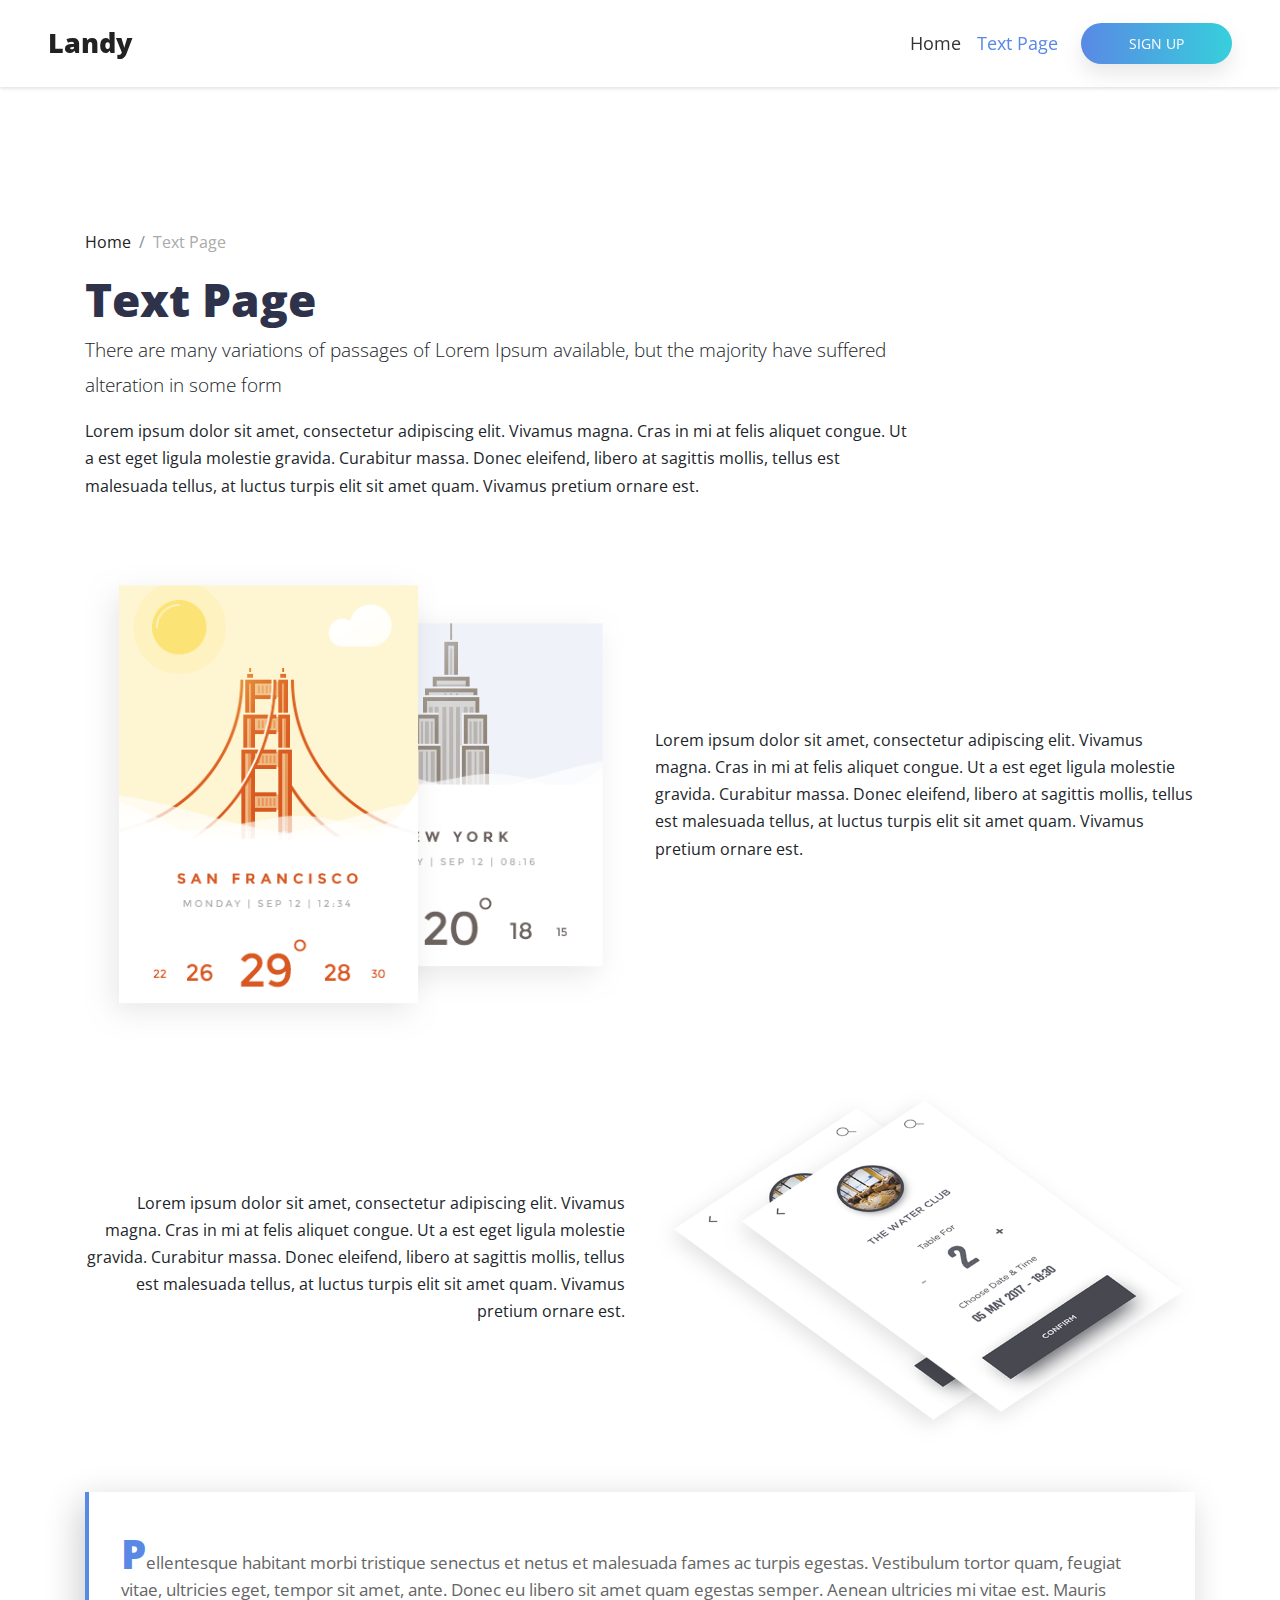
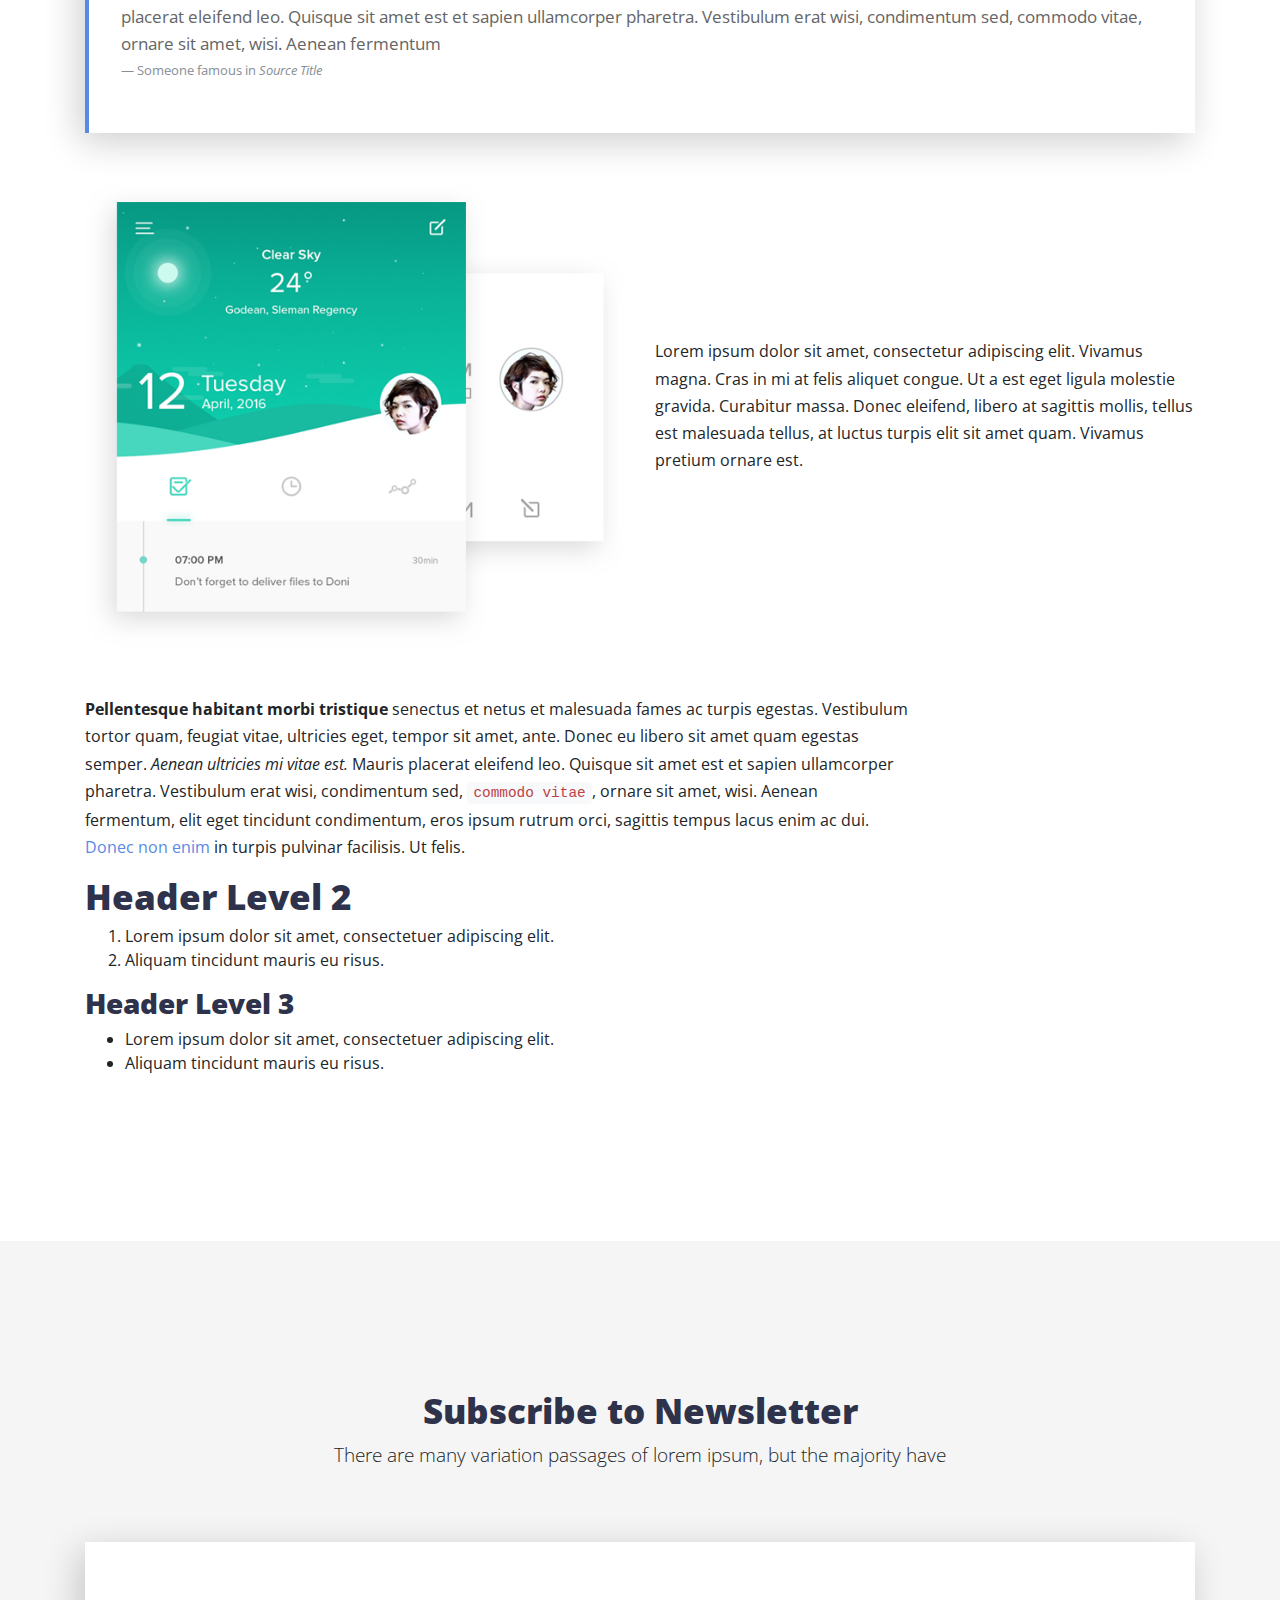
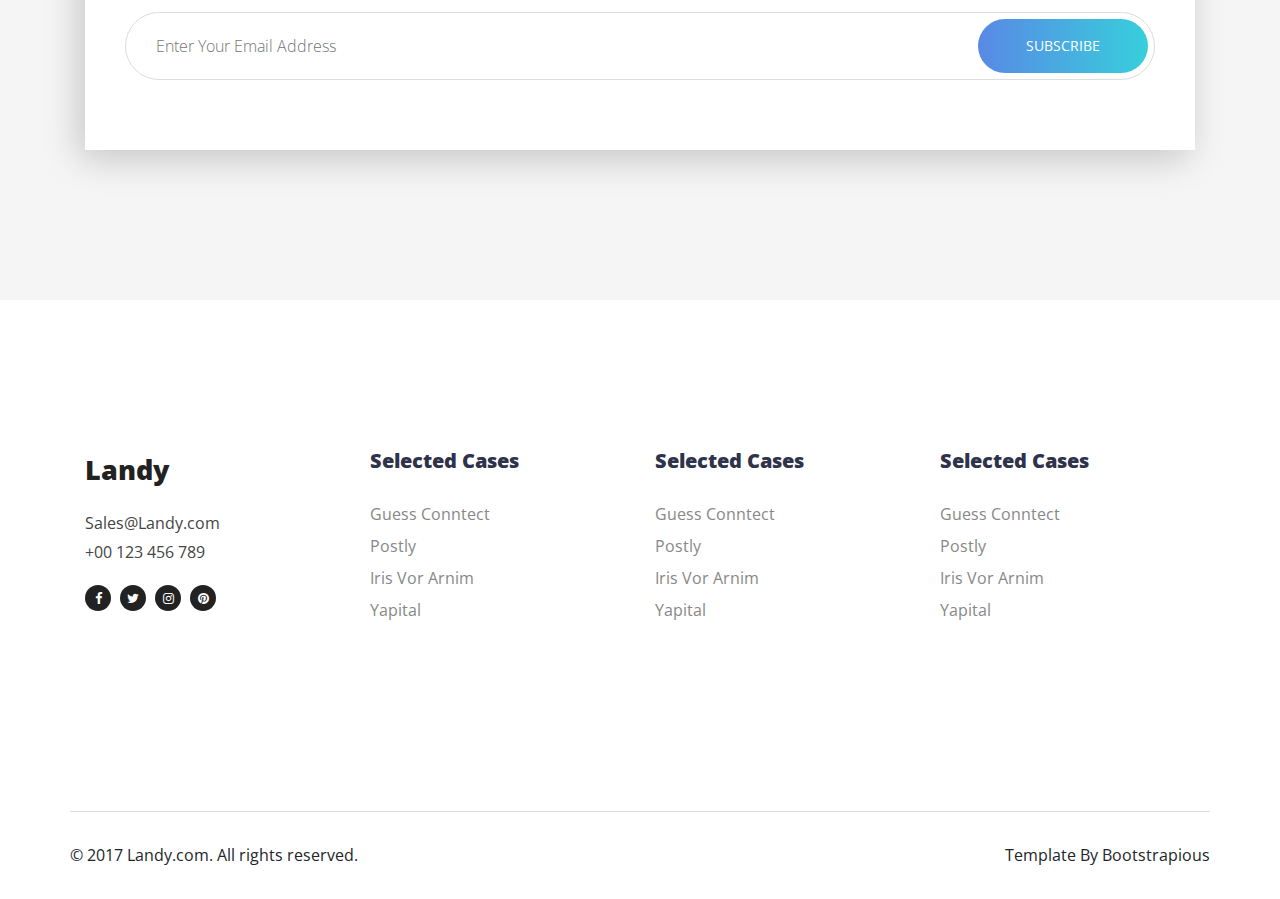
==== milsein.html @ 213d5ca0 "added file" ====
<!DOCTYPE html>
<html>

<head>
    <meta charset="utf-8">
    <meta http-equiv="X-UA-Compatible" content="IE=edge">
    <title>Milsein - Milsein</title>
    <meta name="description" content="">
    <meta name="viewport" content="width=device-width, initial-scale=1">
    <meta name="robots" content="all,follow">
    <!-- Bootstrap CSS-->
    <link rel="stylesheet" href="vendor/bootstrap/css/bootstrap.min.css">
    <!-- Font Awesome CSS-->
    <link rel="stylesheet" href="vendor/font-awesome/css/font-awesome.min.css">
    <!-- Custom Font Icons CSS-->
    <link rel="stylesheet" href="css/landy-iconfont.css">
    <!-- Google fonts - Open Sans-->
    <link rel="stylesheet" href="https://fonts.googleapis.com/css?family=Open+Sans:300,400,700,800">
    <!-- owl carousel-->
    <link rel="stylesheet" href="vendor/owl.carousel/assets/owl.carousel.css">
    <link rel="stylesheet" href="vendor/owl.carousel/assets/owl.theme.default.css">
    <!-- theme stylesheet-->
    <link rel="stylesheet" href="css/style.default.css" id="theme-stylesheet">
    <!-- Custom stylesheet - for your changes-->
    <link rel="stylesheet" href="css/custom.css">
    <!-- Favicon-->
    <link rel="shortcut icon" href="favicon.png">
    <!-- Tweaks for older IEs-->
    <!--[if lt IE 9]>
        <script src="https://oss.maxcdn.com/html5shiv/3.7.3/html5shiv.min.js"></script>
        <script src="https://oss.maxcdn.com/respond/1.4.2/respond.min.js"></script><![endif]-->
</head>

<body>
    <!-- navbar-->
    <header class="header">
        <nav class="navbar navbar-expand-lg fixed-top"><a href="index.html" class="navbar-brand">Landy</a>
            <button type="button" data-toggle="collapse" data-target="#navbarSupportedContent" aria-controls="navbarSupportedContent"
                aria-expanded="false" aria-label="Toggle navigation" class="navbar-toggler navbar-toggler-right"><span></span><span></span><span></span></button>
            <div id="navbarSupportedContent" class="collapse navbar-collapse">
                <ul class="navbar-nav ml-auto align-items-start align-items-lg-center">
                    <li class="nav-item"><a href="index.html" class="nav-link link-scroll">Home </a></li>
                    <li class="nav-item"><a href="text.html" class="nav-link active">Text Page</a></li>
                </ul>
                <div class="navbar-text">
                    <!-- Button trigger modal--><a href="#" data-toggle="modal" data-target="#exampleModal" class="btn btn-primary navbar-btn btn-shadow btn-gradient">Sign
                        Up</a>
                </div>
            </div>
        </nav>
    </header>
    <!-- Modal-->
    <div id="exampleModal" tabindex="-1" role="dialog" aria-labelledby="exampleModalLabel" aria-hidden="true" class="modal fade">
        <div role="document" class="modal-dialog">
            <div class="modal-content">
                <div class="modal-header">
                    <h5 id="exampleModalLabel" class="modal-title">Sign Up Modal</h5>
                    <button type="button" data-dismiss="modal" aria-label="Close" class="close"><span aria-hidden="true">×</span></button>
                </div>
                <div class="modal-body">
                    <form id="signupform" action="#">
                        <div class="form-group">
                            <label for="fullname">Full Name</label>
                            <input type="text" name="fullname" placeholder="Full Name" id="fullname">
                        </div>
                        <div class="form-group">
                            <label for="username">User Name</label>
                            <input type="text" name="username" placeholder="User Name" id="username">
                        </div>
                        <div class="form-group">
                            <label for="email">Email Address</label>
                            <input type="text" name="email" placeholder="Email Address" id="email">
                        </div>
                        <div class="form-group">
                            <button type="submit" class="submit btn btn-primary btn-shadow btn-gradient">Signup</button>
                        </div>
                    </form>
                </div>
            </div>
        </div>
    </div>
    <section>
        <div class="container">
            <div class="row block">
                <div class="col-lg-9">
                    <ul class="breadcrumb">
                        <li class="breadcrumb-item"><a href="./">Home</a></li>
                        <li class="breadcrumb-item">Text Page</li>
                    </ul>
                    <h1>Text Page</h1>
                    <p class="lead">There are many variations of passages of Lorem Ipsum available, but the majority
                        have suffered alteration in some form</p>
                    <p>Lorem ipsum dolor sit amet, consectetur adipiscing elit. Vivamus magna. Cras in mi at felis
                        aliquet congue. Ut a est eget ligula molestie gravida. Curabitur massa. Donec eleifend, libero
                        at sagittis mollis, tellus est malesuada tellus, at luctus turpis elit sit amet quam. Vivamus
                        pretium ornare est.</p>
                </div>
            </div>
            <div class="row d-flex align-items-center block">
                <div class="col-lg-6 image"><img src="img/feature-1.png" alt="..." class="img-fluid"></div>
                <div class="col-lg-6 text">
                    <p>Lorem ipsum dolor sit amet, consectetur adipiscing elit. Vivamus magna. Cras in mi at felis
                        aliquet congue. Ut a est eget ligula molestie gravida. Curabitur massa. Donec eleifend, libero
                        at sagittis mollis, tellus est malesuada tellus, at luctus turpis elit sit amet quam. Vivamus
                        pretium ornare est.</p>
                </div>
            </div>
            <div class="row d-flex align-items-center block">
                <div class="col-lg-6 text text-right order-2 order-lg-1">
                    <p>Lorem ipsum dolor sit amet, consectetur adipiscing elit. Vivamus magna. Cras in mi at felis
                        aliquet congue. Ut a est eget ligula molestie gravida. Curabitur massa. Donec eleifend, libero
                        at sagittis mollis, tellus est malesuada tellus, at luctus turpis elit sit amet quam. Vivamus
                        pretium ornare est.</p>
                </div>
                <div class="col-lg-6 image order-1 order-lg-2"><img src="img/feature-2.png" alt="..." class="img-fluid"></div>
            </div>
            <div class="block">
                <blockquote class="blockquote">
                    <p class="mb-0">Pellentesque habitant morbi tristique senectus et netus et malesuada fames ac
                        turpis egestas. Vestibulum tortor quam, feugiat vitae, ultricies eget, tempor sit amet, ante.
                        Donec eu libero sit amet quam egestas semper. Aenean ultricies mi vitae est. Mauris placerat
                        eleifend leo. Quisque sit amet est et sapien ullamcorper pharetra. Vestibulum erat wisi,
                        condimentum sed, commodo vitae, ornare sit amet, wisi. Aenean fermentum</p>
                    <footer class="blockquote-footer">Someone famous in
                        <cite title="Source Title">Source Title</cite>
                    </footer>
                </blockquote>
            </div>
            <div class="row d-flex align-items-center block">
                <div class="col-lg-6 image"><img src="img/feature-3.png" alt="..." class="img-fluid"></div>
                <div class="col-lg-6 text">
                    <p>Lorem ipsum dolor sit amet, consectetur adipiscing elit. Vivamus magna. Cras in mi at felis
                        aliquet congue. Ut a est eget ligula molestie gravida. Curabitur massa. Donec eleifend, libero
                        at sagittis mollis, tellus est malesuada tellus, at luctus turpis elit sit amet quam. Vivamus
                        pretium ornare est.</p>
                </div>
            </div>
            <div class="row block no-margin-bottom">
                <div class="col-lg-9">
                    <p><strong>Pellentesque habitant morbi tristique</strong> senectus et netus et malesuada fames ac
                        turpis egestas. Vestibulum tortor quam, feugiat vitae, ultricies eget, tempor sit amet, ante.
                        Donec eu libero sit amet quam egestas semper. <em>Aenean ultricies mi vitae est.</em> Mauris
                        placerat eleifend leo. Quisque sit amet est et sapien ullamcorper pharetra. Vestibulum erat
                        wisi, condimentum sed, <code>commodo vitae</code>, ornare sit amet, wisi. Aenean fermentum,
                        elit eget tincidunt condimentum, eros ipsum rutrum orci, sagittis tempus lacus enim ac dui. <a
                            href="#">Donec non enim</a> in turpis pulvinar facilisis. Ut felis.</p>
                    <h2>Header Level 2</h2>
                    <ol>
                        <li>Lorem ipsum dolor sit amet, consectetuer adipiscing elit.</li>
                        <li>Aliquam tincidunt mauris eu risus.</li>
                    </ol>
                    <h3>Header Level 3</h3>
                    <ul>
                        <li>Lorem ipsum dolor sit amet, consectetuer adipiscing elit.</li>
                        <li>Aliquam tincidunt mauris eu risus. </li>
                    </ul>
                </div>
            </div>
        </div>
    </section>
    <section class="newsletter bg-gray">
        <div class="container text-center">
            <h2>Subscribe to Newsletter</h2>
            <p class="lead">There are many variation passages of lorem ipsum, but the majority have</p>
            <div class="form-holder has-shadow">
                <form id="newsletterForm" action="#">
                    <div class="form-group">
                        <input type="email" name="email" id="email" placeholder="Enter Your Email Address">
                        <button type="submit" class="btn btn-primary btn-gradient submit">Subscribe</button>
                    </div>
                </form>
            </div>
        </div>
    </section>
    <footer class="main-footer">
        <div class="container">
            <div class="row">
                <div class="col-lg-3 col-md-6"><a href="#" class="brand">Landy</a>
                    <ul class="contact-info list-unstyled">
                        <li><a href="mailto:sales@landy.com">Sales@Landy.com</a></li>
                        <li><a href="tel:123456789">+00 123 456 789</a></li>
                    </ul>
                    <ul class="social-icons list-inline">
                        <li class="list-inline-item"><a href="#" target="_blank" title="Facebook"><i class="fa fa-facebook"></i></a></li>
                        <li class="list-inline-item"><a href="#" target="_blank" title="Twitter"><i class="fa fa-twitter"></i></a></li>
                        <li class="list-inline-item"><a href="#" target="_blank" title="Instagram"><i class="fa fa-instagram"></i></a></li>
                        <li class="list-inline-item"><a href="#" target="_blank" title="Pinterest"><i class="fa fa-pinterest"></i></a></li>
                    </ul>
                </div>
                <div class="col-lg-3 col-md-6">
                    <h5>Selected Cases</h5>
                    <ul class="links list-unstyled">
                        <li> <a href="#">Guess Conntect</a></li>
                        <li> <a href="#">Postly</a></li>
                        <li> <a href="#">Iris Vor Arnim</a></li>
                        <li> <a href="#">Yapital</a></li>
                    </ul>
                </div>
                <div class="col-lg-3 col-md-6">
                    <h5>Selected Cases</h5>
                    <ul class="links list-unstyled">
                        <li> <a href="#">Guess Conntect</a></li>
                        <li> <a href="#">Postly</a></li>
                        <li> <a href="#">Iris Vor Arnim</a></li>
                        <li> <a href="#">Yapital</a></li>
                    </ul>
                </div>
                <div class="col-lg-3 col-md-6">
                    <h5>Selected Cases</h5>
                    <ul class="links list-unstyled">
                        <li> <a href="#">Guess Conntect</a></li>
                        <li> <a href="#">Postly</a></li>
                        <li> <a href="#">Iris Vor Arnim</a></li>
                        <li> <a href="#">Yapital</a></li>
                    </ul>
                </div>
            </div>
        </div>
        <div class="copyrights">
            <div class="container">
                <div class="row">
                    <div class="col-md-7">
                        <p>&copy; 2017 Landy.com. All rights reserved. </p>
                    </div>
                    <div class="col-md-5 text-right">
                        <p>Template By <a href="https://bootstrapious.com/" class="external">Bootstrapious</a> </p>
                        <!-- Please do not remove the backlink to Bootstrapious unless you support us at http://bootstrapious.com/donate. It is part of the license conditions. Thanks for understanding :) -->
                    </div>
                </div>
            </div>
        </div>
    </footer>
    <!-- Javascript files-->
    <script src="https://code.jquery.com/jquery-3.2.1.min.js"></script>
    <script src="https://cdnjs.cloudflare.com/ajax/libs/popper.js/1.11.0/umd/popper.min.js"> </script>
    <script src="vendor/bootstrap/js/bootstrap.min.js"></script>
    <script src="vendor/jquery.cookie/jquery.cookie.js"> </script>
    <script src="vendor/owl.carousel/owl.carousel.min.js"></script>
    <script src="js/front.js"></script>
    <!-- Google Analytics: change UA-XXXXX-X to be your site's ID.-->
    <!---->
    <script>
        (function (b, o, i, l, e, r) {
        b.GoogleAnalyticsObject = l; b[l] || (b[l] =
            function () { (b[l].q = b[l].q || []).push(arguments) }); b[l].l = +new Date;
            e = o.createElement(i); r = o.getElementsByTagName(i)[0];
            e.src = '//www.google-analytics.com/analytics.js';
            r.parentNode.insertBefore(e, r)
        }(window, document, 'script', 'ga'));
        ga('create', 'UA-XXXXX-X'); ga('send', 'pageview');
    </script>
</body>

</html>
---- css/landy-iconfont.css ----
@charset "UTF-8";

@font-face {
  font-family: "landy";
  src:url("../fonts/landy.eot");
  src:url("../fonts/landy.eot?#iefix") format("embedded-opentype"),
    url("../fonts/landy.woff") format("woff"),
    url("../fonts/landy.ttf") format("truetype"),
    url("../fonts/landy.svg#landy") format("svg");
  font-weight: normal;
  font-style: normal;

}

[data-icon]:before {
  font-family: "landy" !important;
  content: attr(data-icon);
  font-style: normal !important;
  font-weight: normal !important;
  font-variant: normal !important;
  text-transform: none !important;
  speak: none;
  line-height: 1;
  -webkit-font-smoothing: antialiased;
  -moz-osx-font-smoothing: grayscale;
}

[class^="icon-"]:before,
[class*=" icon-"]:before {
  font-family: "landy" !important;
  font-style: normal !important;
  font-weight: normal !important;
  font-variant: normal !important;
  text-transform: none !important;
  speak: none;
  line-height: 1;
  -webkit-font-smoothing: antialiased;
  -moz-osx-font-smoothing: grayscale;
}

.icon-abc:before {
  content: "\61";
}
.icon-add-user:before {
  content: "\62";
}
.icon-admin:before {
  content: "\63";
}
.icon-alarm:before {
  content: "\64";
}
.icon-analytics:before {
  content: "\65";
}
.icon-analytics-1:before {
  content: "\66";
}
.icon-arrow:before {
  content: "\67";
}
.icon-backup:before {
  content: "\68";
}
.icon-bank:before {
  content: "\69";
}
.icon-bar-chart:before {
  content: "\6a";
}
.icon-bar-chart-1:before {
  content: "\6b";
}
.icon-bar-chart-2:before {
  content: "\6c";
}
.icon-bar-chart-3:before {
  content: "\6d";
}
.icon-bar-chart-4:before {
  content: "\6e";
}
.icon-bar-chart-5:before {
  content: "\6f";
}
.icon-book:before {
  content: "\70";
}
.icon-boss:before {
  content: "\71";
}
.icon-box:before {
  content: "\72";
}
.icon-boy:before {
  content: "\73";
}
.icon-briefcase:before {
  content: "\74";
}
.icon-browser:before {
  content: "\75";
}
.icon-browser-1:before {
  content: "\76";
}
.icon-browser-2:before {
  content: "\77";
}
.icon-browser-3:before {
  content: "\78";
}
.icon-bug:before {
  content: "\79";
}
.icon-bug-1:before {
  content: "\7a";
}
.icon-building:before {
  content: "\41";
}
.icon-bullhorn:before {
  content: "\42";
}
.icon-businessman:before {
  content: "\43";
}
.icon-businessman-1:before {
  content: "\44";
}
.icon-captain:before {
  content: "\45";
}
.icon-career:before {
  content: "\46";
}
.icon-cash-point:before {
  content: "\47";
}
.icon-chart:before {
  content: "\48";
}
.icon-chat:before {
  content: "\49";
}
.icon-chat-1:before {
  content: "\4a";
}
.icon-clipboard:before {
  content: "\4b";
}
.icon-cloud:before {
  content: "\4c";
}
.icon-cloud-computing:before {
  content: "\4d";
}
.icon-cloud-computing-1:before {
  content: "\4e";
}
.icon-cloud-computing-2:before {
  content: "\4f";
}
.icon-cloud-computing-3:before {
  content: "\50";
}
.icon-cloud-computing-4:before {
  content: "\51";
}
.icon-cloud-computing-5:before {
  content: "\52";
}
.icon-cloud-computing-6:before {
  content: "\53";
}
.icon-coin:before {
  content: "\54";
}
.icon-computer:before {
  content: "\55";
}
.icon-computer-1:before {
  content: "\56";
}
.icon-cooperation:before {
  content: "\57";
}
.icon-cpu:before {
  content: "\58";
}
.icon-credit:before {
  content: "\59";
}
.icon-crown:before {
  content: "\5a";
}
.icon-curriculum:before {
  content: "\30";
}
.icon-customer-service:before {
  content: "\31";
}
.icon-data:before {
  content: "\32";
}
.icon-database:before {
  content: "\33";
}
.icon-decrease:before {
  content: "\34";
}
.icon-desk:before {
  content: "\35";
}
.icon-desk-chair:before {
  content: "\36";
}
.icon-diagram:before {
  content: "\37";
}
.icon-diagram-1:before {
  content: "\38";
}
.icon-diagram-2:before {
  content: "\39";
}
.icon-dialog:before {
  content: "\21";
}
.icon-dialog-1:before {
  content: "\22";
}
.icon-diploma:before {
  content: "\23";
}
.icon-dollar:before {
  content: "\24";
}
.icon-dollar-1:before {
  content: "\25";
}
.icon-dollar-2:before {
  content: "\26";
}
.icon-dossier:before {
  content: "\27";
}
.icon-dossier-1:before {
  content: "\28";
}
.icon-email:before {
  content: "\29";
}
.icon-employee:before {
  content: "\2a";
}
.icon-employee-1:before {
  content: "\2b";
}
.icon-employee-2:before {
  content: "\2c";
}
.icon-employee-3:before {
  content: "\2d";
}
.icon-employee-4:before {
  content: "\2e";
}
.icon-employee-5:before {
  content: "\2f";
}
.icon-employee-6:before {
  content: "\3a";
}
.icon-employee-7:before {
  content: "\3b";
}
.icon-employees:before {
  content: "\3c";
}
.icon-employees-1:before {
  content: "\3d";
}
.icon-employees-2:before {
  content: "\3e";
}
.icon-error-404:before {
  content: "\3f";
}
.icon-eye:before {
  content: "\40";
}
.icon-firewall:before {
  content: "\5b";
}
.icon-flag:before {
  content: "\5d";
}
.icon-flags:before {
  content: "\5e";
}
.icon-folder:before {
  content: "\5f";
}
.icon-folder-1:before {
  content: "\60";
}
.icon-folder-2:before {
  content: "\7b";
}
.icon-folders:before {
  content: "\7c";
}
.icon-gauge:before {
  content: "\7d";
}
.icon-gears:before {
  content: "\7e";
}
.icon-goal:before {
  content: "\5c";
}
.icon-group:before {
  content: "\e000";
}
.icon-growth:before {
  content: "\e001";
}
.icon-growth-1:before {
  content: "\e002";
}
.icon-hierarchical-structure:before {
  content: "\e003";
}
.icon-hierarchical-structure-1:before {
  content: "\e004";
}
.icon-house:before {
  content: "\e005";
}
.icon-human-resources:before {
  content: "\e006";
}
.icon-human-resources-1:before {
  content: "\e007";
}
.icon-id-card:before {
  content: "\e008";
}
.icon-idea:before {
  content: "\e009";
}
.icon-idea-2:before {
  content: "\e00a";
}
.icon-improve:before {
  content: "\e00b";
}
.icon-increase:before {
  content: "\e00c";
}
.icon-index:before {
  content: "\e00d";
}
.icon-infographic:before {
  content: "\e00e";
}
.icon-infographic-1:before {
  content: "\e00f";
}
.icon-internet:before {
  content: "\e010";
}
.icon-investment:before {
  content: "\e011";
}
.icon-investment-1:before {
  content: "\e012";
}
.icon-investment-2:before {
  content: "\e013";
}
.icon-investment-3:before {
  content: "\e014";
}
.icon-job:before {
  content: "\e015";
}
.icon-job-search:before {
  content: "\e016";
}
.icon-keyword:before {
  content: "\e017";
}
.icon-laptop:before {
  content: "\e018";
}
.icon-leader:before {
  content: "\e019";
}
.icon-leader-1:before {
  content: "\e01a";
}
.icon-leader-2:before {
  content: "\e01b";
}
.icon-leader-3:before {
  content: "\e01c";
}
.icon-leader-4:before {
  content: "\e01d";
}
.icon-leader-5:before {
  content: "\e01e";
}
.icon-leader-6:before {
  content: "\e01f";
}
.icon-like:before {
  content: "\e020";
}
.icon-line-graph:before {
  content: "\e021";
}
.icon-link:before {
  content: "\e022";
}
.icon-list:before {
  content: "\e023";
}
.icon-loupe:before {
  content: "\e024";
}
.icon-loupe-1:before {
  content: "\e025";
}
.icon-magnet:before {
  content: "\e026";
}
.icon-mail:before {
  content: "\e027";
}
.icon-man:before {
  content: "\e028";
}
.icon-man-1:before {
  content: "\e029";
}
.icon-man-2:before {
  content: "\e02a";
}
.icon-management:before {
  content: "\e02b";
}
.icon-management-1:before {
  content: "\e02c";
}
.icon-map:before {
  content: "\e02d";
}
.icon-matrix:before {
  content: "\e02e";
}
.icon-medal:before {
  content: "\e02f";
}
.icon-message:before {
  content: "\e030";
}
.icon-monitor:before {
  content: "\e031";
}
.icon-monitor-1:before {
  content: "\e032";
}
.icon-monitoring:before {
  content: "\e033";
}
.icon-network:before {
  content: "\e034";
}
.icon-networking:before {
  content: "\e035";
}
.icon-notification:before {
  content: "\e036";
}
.icon-padlock:before {
  content: "\e037";
}
.icon-pendrive:before {
  content: "\e038";
}
.icon-percentage:before {
  content: "\e039";
}
.icon-person:before {
  content: "\e03a";
}
.icon-petals:before {
  content: "\e03b";
}
.icon-pie-chart:before {
  content: "\e03c";
}
.icon-pie-chart-1:before {
  content: "\e03d";
}
.icon-pie-chart-2:before {
  content: "\e03e";
}
.icon-piggybank:before {
  content: "\e03f";
}
.icon-piggybank-1:before {
  content: "\e040";
}
.icon-placeholder:before {
  content: "\e041";
}
.icon-plant:before {
  content: "\e042";
}
.icon-plant-1:before {
  content: "\e043";
}
.icon-pointer:before {
  content: "\e044";
}
.icon-premium:before {
  content: "\e045";
}
.icon-presentation:before {
  content: "\e046";
}
.icon-presentation-1:before {
  content: "\e047";
}
.icon-presentation-2:before {
  content: "\e048";
}
.icon-presentation-3:before {
  content: "\e049";
}
.icon-profits:before {
  content: "\e04a";
}
.icon-promotion:before {
  content: "\e04b";
}
.icon-puzzle:before {
  content: "\e04c";
}
.icon-pyramid-chart:before {
  content: "\e04d";
}
.icon-quality:before {
  content: "\e04e";
}
.icon-question:before {
  content: "\e04f";
}
.icon-radial:before {
  content: "\e050";
}
.icon-rating:before {
  content: "\e051";
}
.icon-ratio:before {
  content: "\e052";
}
.icon-relations:before {
  content: "\e053";
}
.icon-responsive:before {
  content: "\e054";
}
.icon-reunion:before {
  content: "\e055";
}
.icon-reunion-1:before {
  content: "\e056";
}
.icon-review:before {
  content: "\e057";
}
.icon-saving:before {
  content: "\e058";
}
.icon-saving-1:before {
  content: "\e059";
}
.icon-scales:before {
  content: "\e05a";
}
.icon-schedule:before {
  content: "\e05b";
}
.icon-search:before {
  content: "\e05c";
}
.icon-server:before {
  content: "\e05d";
}
.icon-server-1:before {
  content: "\e05e";
}
.icon-server-2:before {
  content: "\e05f";
}
.icon-server-3:before {
  content: "\e060";
}
.icon-server-4:before {
  content: "\e061";
}
.icon-settings:before {
  content: "\e062";
}
.icon-share:before {
  content: "\e063";
}
.icon-shield:before {
  content: "\e064";
}
.icon-shopping-cart:before {
  content: "\e065";
}
.icon-smartphone:before {
  content: "\e066";
}
.icon-speech:before {
  content: "\e067";
}
.icon-speech-bubble:before {
  content: "\e068";
}
.icon-speedometer:before {
  content: "\e069";
}
.icon-star:before {
  content: "\e06a";
}
.icon-startup:before {
  content: "\e06b";
}
.icon-stopwatch:before {
  content: "\e06c";
}
.icon-support:before {
  content: "\e06d";
}
.icon-tag:before {
  content: "\e06e";
}
.icon-target:before {
  content: "\e06f";
}
.icon-target-1:before {
  content: "\e070";
}
.icon-tasks:before {
  content: "\e071";
}
.icon-tasks-1:before {
  content: "\e072";
}
.icon-team:before {
  content: "\e073";
}
.icon-team-1:before {
  content: "\e074";
}
.icon-teamwork:before {
  content: "\e075";
}
.icon-teamwork-1:before {
  content: "\e076";
}
.icon-teamwork-2:before {
  content: "\e077";
}
.icon-teamwork-3:before {
  content: "\e078";
}
.icon-telemarketer:before {
  content: "\e079";
}
.icon-telemarketer-1:before {
  content: "\e07a";
}
.icon-timeline:before {
  content: "\e07b";
}
.icon-timeline-1:before {
  content: "\e07c";
}
.icon-traffic:before {
  content: "\e07d";
}
.icon-trophy:before {
  content: "\e07e";
}
.icon-upload-file:before {
  content: "\e07f";
}
.icon-video-call:before {
  content: "\e080";
}
.icon-video-call-1:before {
  content: "\e081";
}
.icon-video-call-2:before {
  content: "\e082";
}
.icon-video-call-3:before {
  content: "\e083";
}
.icon-vision:before {
  content: "\e084";
}
.icon-visualization:before {
  content: "\e085";
}
.icon-woman:before {
  content: "\e086";
}
.icon-woman-1:before {
  content: "\e087";
}
.icon-woman-2:before {
  content: "\e088";
}
.icon-woman-3:before {
  content: "\e089";
}
.icon-woman-4:before {
  content: "\e08a";
}
.icon-woman-5:before {
  content: "\e08b";
}
.icon-worldwide:before {
  content: "\e08c";
}
.icon-worldwide-1:before {
  content: "\e08d";
}
.icon-yen:before {
  content: "\e08e";
}
---- css/style.default.css ----
/* 
========================================= 
========================================= 

Bootstrapious Landy Template

https://bootstrapious.com

========================================= 
========================================= */
/*
* ==========================================================
*     GENERAL
* ==========================================================
*/
body {
  padding-top: 80px;
  position: relative;
  overflow-x: hidden;
}

section {
  padding: 150px 0;
  overflow: hidden;
}

a {
  -webkit-transition: all 0.3s;
  transition: all 0.3s;
  display: inline-block;
}

p {
  line-height: 1.7rem;
}

button {
  cursor: pointer;
}

i,
span,
strong {
  display: inline-block;
}

.bg-gray, section.browser .nav-tabs a.active {
  background: #f5f5f5;
}

.no-padding {
  padding: 0 !important;
}

.no-padding-top {
  padding-top: 0 !important;
}

.no-padding-bottom {
  padding-bottom: 0 !important;
}

.no-margin {
  margin: 0 !important;
}

.no-margin-top {
  margin-top: 0 !important;
}

.no-margin-bottom {
  margin-bottom: 0 !important;
}

.hero-text {
  font-size: 1.1rem;
  font-weight: 400;
  color: #777;
  line-height: 1.5rem;
}

.btn {
  font-size: 0.9em !important;
}

.btn-primary:focus {
  color: #fff;
}

.btn-shadow {
  -webkit-box-shadow: 0 10px 20px rgba(109, 109, 109, 0.16) !important;
  box-shadow: 0 10px 20px rgba(109, 109, 109, 0.16) !important;
}

.btn-gradient, section.browser .nav-tabs span.number {
  background-color: #5989e5;
  background-image: -webkit-gradient(linear, left top, right top, from(#5989e5), to(#37cfdc));
  background-image: linear-gradient(to right, #5989e5, #37cfdc);
  border: none !important;
  text-transform: uppercase;
  color: #fff;
  overflow: hidden;
  position: relative;
  z-index: 1;
  -webkit-transition: all 0.3s !important;
  transition: all 0.3s !important;
}

.btn.btn-gradient:hover, section.browser .nav-tabs span.btn.number:hover {
  opacity: 0.85;
}

.has-shadow {
  -webkit-box-shadow: -5.665px 9.429px 35px 0px rgba(0, 0, 0, 0.2);
  box-shadow: -5.665px 9.429px 35px 0px rgba(0, 0, 0, 0.2);
}

.owl-theme .owl-nav {
  margin-top: 0;
}

.owl-theme .owl-nav [class*='owl-'] {
  background: none;
  color: #222;
  font-size: 2rem;
  margin: 0 20px;
}

.owl-theme .owl-nav [class*='owl-'].disabled {
  color: #aaa;
}

.owl-theme .owl-nav [class*='owl-']:hover {
  background: none;
  color: #333;
}

section header {
  margin-bottom: 70px;
}

.scrollUp {
  -webkit-transform: translateY(-105%);
  transform: translateY(-105%);
}

.breadcrumb {
  background: none;
  padding: 0;
  margin-bottom: 20px;
}

.breadcrumb a {
  color: #222;
  text-decoration: none !important;
}

.breadcrumb li {
  color: #aaa;
}

.block {
  margin-bottom: 50px;
}

/* Browser mockup code
 * Contribute: https://gist.github.com/jarthod/8719db9fef8deb937f4f
 * Live example: https://updown.io
 */
.browser-mockup {
  border-top: 50px solid #f7f7f7;
  position: relative;
  border-radius: 3px 3px 0 0;
  -webkit-box-shadow: -5.665px 9.429px 35px 0px rgba(0, 0, 0, 0.2);
  box-shadow: -5.665px 9.429px 35px 0px rgba(0, 0, 0, 0.2);
}

.browser-mockup:before {
  display: block;
  position: absolute;
  content: '';
  top: -29px;
  left: 30px;
  width: 8px;
  height: 8px;
  border-radius: 50%;
  background-color: #f44;
  -webkit-box-shadow: 0 0 0 2px #f44, 1.5em 0 0 2px #9b3, 3em 0 0 2px #fb5;
  box-shadow: 0 0 0 2px #f44, 1.5em 0 0 2px #9b3, 3em 0 0 2px #fb5;
}

.browser-mockup.with-tab:after {
  display: block;
  position: absolute;
  content: '';
  top: -50px;
  left: 115px;
  width: 20%;
  height: 0rem;
  border-bottom: 50px solid white;
  border-left: 1.5em solid transparent;
  border-right: 1.5em solid transparent;
}

.browser-mockup.with-url:after {
  display: block;
  position: absolute;
  content: '';
  top: -1.6rem;
  left: 5.5rem;
  width: calc(100% - 6em);
  height: 1.2rem;
  border-radius: 2px;
  background-color: white;
}

.browser-mockup > * {
  display: block;
}

.blockquote {
  line-height: 1.7rem;
  color: #656565;
  padding: 40px;
  background: #fff;
  -webkit-box-shadow: -5.665px 9.429px 35px 0px rgba(0, 0, 0, 0.2);
  box-shadow: -5.665px 9.429px 35px 0px rgba(0, 0, 0, 0.2);
}

.blockquote p::first-letter {
  font-size: 2.5rem;
  color: #5989e5;
  font-weight: 800;
}

.modal {
  background: rgba(0, 0, 0, 0.8);
}

.modal button.close {
  width: 40px;
  height: 40px;
  line-height: 40px;
  color: #fff;
  text-align: center;
  background-color: #5989e5;
  background-image: -webkit-gradient(linear, left top, right top, from(#5989e5), to(#37cfdc));
  background-image: linear-gradient(to right, #5989e5, #37cfdc);
  position: absolute;
  top: 0;
  right: 0;
  opacity: 1;
}

.modal-content {
  border-radius: 0;
}

.modal-header,
.modal-body {
  padding: 20px 30px;
  border: none;
}

#signupform .form-group {
  margin-bottom: 20px;
}

#signupform label {
  display: block;
  padding-left: 10px;
  color: #656565;
  font-family: "Open Sans", sans-serif;
}

#signupform input {
  width: 100%;
  display: block;
  padding: 10px 20px;
  border-radius: 50px;
  border: 1px solid #eee;
  outline: none;
}

#signupform input:focus {
  border-color: #5989e5;
}

#signupform input::-moz-placeholder {
  font-family: "Open Sans", sans-serif;
  font-weight: 300;
  color: #aaa;
  font-style: italic;
  font-size: 0.9em;
}

#signupform input::-webkit-input-placeholder {
  font-family: "Open Sans", sans-serif;
  font-weight: 300;
  color: #aaa;
  font-style: italic;
  font-size: 0.9em;
}

#signupform input:-ms-input-placeholder {
  font-family: "Open Sans", sans-serif;
  font-weight: 300;
  color: #aaa;
  font-style: italic;
  font-size: 0.9em;
}

/* General Media Query ---------------------------------- */
@media (max-width: 991px) {
  section {
    padding: 100px 0;
  }
}

/*
* ==========================================================
*     NAVBAR
* ==========================================================
*/
nav.navbar {
  padding-top: 15px;
  padding-bottom: 15px;
  -webkit-box-shadow: 0 2px 3px rgba(0, 0, 0, 0.1);
  box-shadow: 0 2px 3px rgba(0, 0, 0, 0.1);
  background: #fff;
  -webkit-transition: all 0.5s;
  transition: all 0.5s;
}

nav.navbar .navbar-brand {
  font-weight: 800;
  font-size: 1.7rem;
  color: #222;
}

nav.navbar a.nav-link {
  color: #333;
  font-size: 1.1rem;
}

nav.navbar a.nav-link:hover, nav.navbar a.nav-link.active {
  color: #5989e5;
}

nav.navbar .navbar-btn {
  margin-left: 15px;
}

nav.navbar .navbar-toggler {
  outline: none;
}

nav.navbar .navbar-toggler span {
  width: 25px;
  margin: 5px;
  display: block;
  height: 2px;
  background: #333;
  -webkit-transition: all 0.2s;
  transition: all 0.2s;
}

nav.navbar .navbar-toggler.active span:first-of-type {
  -webkit-transform: rotate(45deg) translate(10px);
  transform: rotate(45deg) translate(10px);
}

nav.navbar .navbar-toggler.active span:last-of-type {
  -webkit-transform: rotate(-45deg) translate(10px);
  transform: rotate(-45deg) translate(10px);
}

nav.navbar .navbar-toggler.active span:nth-of-type(2) {
  opacity: 0;
}

/* Navbar Mediaquery ----------------------------------- */
@media (max-width: 1199px) {
  nav.navbar .navbar-btn {
    margin-left: 0;
  }
}

@media (min-width: 992px) {
  nav.navbar {
    padding-left: 3rem;
    padding-right: 3rem;
  }
}

/*
* ==========================================================
*     HERO SECTION
* ==========================================================
*/
section.hero p {
  margin: 20px 0;
}

section.hero .CTA {
  margin-top: 40px;
}

section.hero .CTA a {
  margin-right: 10px;
  margin-bottom: 10px;
}

/*
* ==========================================================
*     BROWSER SECTION
* ==========================================================
*/
section.browser .nav-tabs {
  margin-top: 80px;
  border: none;
}

section.browser .nav-tabs span.number {
  width: 50px;
  height: 50px;
  line-height: 50px;
  color: #fff;
  text-align: center;
  border-radius: 50%;
  -webkit-box-shadow: -5.665px 9.429px 35px 0px rgba(0, 0, 0, 0.2);
  box-shadow: -5.665px 9.429px 35px 0px rgba(0, 0, 0, 0.2);
  display: block;
  position: absolute;
  left: calc(50% - 25px);
  top: -25px;
  font-size: 1.4rem;
  font-weight: 700;
}

section.browser .nav-tabs a {
  border: none;
  background: none;
  border-right: 0;
  -webkit-box-shadow: -5.665px 9.429px 35px 0px rgba(0, 0, 0, 0.2);
  box-shadow: -5.665px 9.429px 35px 0px rgba(0, 0, 0, 0.2);
  padding: 50px 50px 40px;
  text-align: center;
  color: #333;
}

section.browser .nav-tabs a.active {
  -webkit-transform: translateY(-20px);
  transform: translateY(-20px);
}

/* Browser Section Mediaquery --------------------------- */
@media (max-width: 767px) {
  section.browser .nav-tabs a {
    margin-bottom: 50px;
  }
  section.browser .nav-tabs a.active {
    -webkit-transform: none;
    transform: none;
  }
  section.browser .nav-tabs .row div:last-of-type a {
    margin-bottom: 0;
  }
}

/*
* ==========================================================
*     ABOUT US
* ==========================================================
*/
section.about-us p {
  margin: 30px 0;
}

/*
* ==========================================================
*     FEATURES SECTION
* ==========================================================
*/
section.features .row {
  margin-bottom: 40px;
}

section.features .row:last-of-time {
  margin-bottom: 0;
}

section.features .icon {
  width: 50px;
  height: 50px;
  margin-bottom: 30px;
}

section.features .text p {
  line-height: 1.8rem;
  font-size: 0.95rem;
  color: #656565;
  margin: 20px 0 25px;
}

/* Features Section Mediaquery -------------------------- */
@media (max-width: 1199px) {
  section.features .text {
    margin-bottom: 50px;
  }
}

/*
* ==========================================================
*     EXTRA SECTION
* ==========================================================
*/
section.extra-features {
  color: #fff;
}

section.extra-features h2,
section.extra-features h3 {
  color: inherit;
}

section.extra-features .icon {
  font-size: 2.7rem;
  margin-bottom: 20px;
}

section.extra-features .item {
  padding: 50px 30px;
  -webkit-transition: all 0.3s;
  transition: all 0.3s;
  cursor: default;
}

section.extra-features .item:hover {
  background: #4c80e3;
  -webkit-box-shadow: -5.665px 9.429px 35px 0px rgba(0, 0, 0, 0.2);
  box-shadow: -5.665px 9.429px 35px 0px rgba(0, 0, 0, 0.2);
}

section.extra-features .item p {
  font-weight: 300;
  margin: 20px 0;
}

/*
* ==========================================================
*     TESTIMONIALS SECTION
* ==========================================================
*/
section.testimonials .owl-carousel .owl-stage-outer {
  padding: 70px 0 50px;
}

section.testimonials .item-holder {
  padding-right: 40px;
  padding-left: 40px;
}

section.testimonials .quote {
  width: 40px;
  height: 40px;
  margin-bottom: 20px;
}

section.testimonials .item {
  -webkit-box-shadow: -5.665px 9.429px 35px 0px rgba(0, 0, 0, 0.2);
  box-shadow: -5.665px 9.429px 35px 0px rgba(0, 0, 0, 0.2);
  position: relative;
  margin: 0 30px;
  margin-right: 0;
  padding: 70px 50px;
  padding-left: 70px;
}

section.testimonials .item p {
  line-height: 1.8rem;
  font-size: 0.9rem;
  line-height: 1.7rem;
  color: #656565;
}

section.testimonials .avatar {
  width: 80px;
  height: 80px;
  border-radius: 50%;
  overflow: hidden;
  position: absolute;
  top: 50%;
  left: 0;
  -webkit-transform: translate(-50%, -50%);
  transform: translate(-50%, -50%);
  -webkit-box-shadow: -5.665px 9.429px 35px 0px rgba(0, 0, 0, 0.2);
  box-shadow: -5.665px 9.429px 35px 0px rgba(0, 0, 0, 0.2);
}

/* Testimonials Media Query ------------------------- */
@media (max-width: 1199px) {
  section.testimonials .item {
    -webkit-box-shadow: -5.665px 9.429px 25px 0px rgba(0, 0, 0, 0.2);
    box-shadow: -5.665px 9.429px 25px 0px rgba(0, 0, 0, 0.2);
    padding: 60px 40px 40px;
  }
  section.testimonials .item .avatar {
    position: absolute;
    top: 0;
    left: 50%;
  }
}

/*
* ==========================================================
*     NEWSLETTER SECTION
* ==========================================================
*/
section.newsletter .form-holder {
  padding: 70px 40px;
  background: #fff;
  -webkit-box-shadow: -5.665px 9.429px 35px 0px rgba(0, 0, 0, 0.2);
  box-shadow: -5.665px 9.429px 35px 0px rgba(0, 0, 0, 0.2);
  margin-top: 70px;
}

section.newsletter .form-group {
  position: relative;
  margin-bottom: 0;
}

section.newsletter .form-group input {
  width: 100%;
  height: 68px;
  line-height: 68px;
  border: 1px solid #ddd;
  border-radius: 50px;
  background: none;
  outline: none;
  padding: 0 30px;
  font-family: "Open Sans", sans-serif;
}

section.newsletter .form-group input::-moz-placeholder {
  font-family: "Open Sans", sans-serif;
  font-weight: 300;
}

section.newsletter .form-group input::-webkit-input-placeholder {
  font-family: "Open Sans", sans-serif;
  font-weight: 300;
}

section.newsletter .form-group input:-ms-input-placeholder {
  font-family: "Open Sans", sans-serif;
  font-weight: 300;
}

section.newsletter .form-group .submit {
  height: 54px;
  line-height: 54px;
  padding-top: 0;
  padding-bottom: 0;
  position: absolute;
  top: 7px;
  right: 7px;
}

/* Newsletter Section Mediaquery -------------------------- */
@media (max-width: 991px) {
  section.newsletter .form-group input {
    width: 100%;
  }
  section.newsletter .form-group .submit {
    width: 100%;
    position: static;
    margin-top: 15px;
  }
}

/*
* ==========================================================
*     FOOTER
* ==========================================================
*/
footer.main-footer {
  padding: 150px 0 0;
  overflow-x: hidden;
}

footer.main-footer a {
  color: inherit;
  text-decoration: none;
}

footer.main-footer .brand {
  font-weight: 800;
  font-size: 1.7rem;
  color: #222;
  margin-bottom: 20px;
}

footer.main-footer ul.contact-info {
  color: #444;
}

footer.main-footer ul.contact-info a {
  margin-bottom: 5px;
}

footer.main-footer ul.contact-info a:hover {
  color: #5989e5;
}

footer.main-footer h5 {
  margin-bottom: 30px;
}

footer.main-footer ul.links {
  color: #888;
}

footer.main-footer ul.links a {
  margin-bottom: 8px;
}

footer.main-footer ul.links a:hover {
  color: #5989e5;
}

footer.main-footer ul.social-icons {
  margin-top: 15px;
  margin-bottom: 50px;
}

footer.main-footer ul.social-icons a {
  width: 26px;
  height: 26px;
  line-height: 26px;
  background: #222;
  color: #fff;
  text-align: center;
  border-radius: 50%;
  font-size: 0.8rem;
}

footer.main-footer ul.social-icons a:hover {
  background: #5989e5;
}

footer.main-footer .copyrights {
  margin-top: 150px;
}

footer.main-footer .copyrights .container {
  padding: 30px 0;
  border-top: 1px solid #ddd;
}

footer.main-footer .copyrights p {
  margin-bottom: 0;
}

footer.main-footer .copyrights a:hover {
  color: #5989e5;
}

/* Footer Mediaquery -------------------------- */
@media (max-width: 991px) {
  footer.main-footer {
    padding: 100px 0 0;
  }
  footer.main-footer .copyrights {
    margin-top: 100px;
  }
  footer.main-footer .copyrights div[class*="col-"] {
    text-align: center !important;
  }
}

/* ===================================================================
    SCROLL TO TOP BUTTON
===================================================================  */
#scrollTop {
  width: 80px;
  height: 40px;
  position: fixed;
  right: -90px;
  bottom: 50%;
  background-color: #5989e5;
  background-image: -webkit-gradient(linear, left top, right top, from(#5989e5), to(#37cfdc));
  background-image: linear-gradient(to right, #5989e5, #37cfdc);
  color: #fff;
  text-align: center;
  line-height: 40px;
  border-top-left-radius: 50px;
  border-bottom-left-radius: 50px;
  -webkit-box-shadow: 0 3px 10px rgba(0, 0, 0, 0.2);
  box-shadow: 0 3px 10px rgba(0, 0, 0, 0.2);
  font-size: 0.7rem;
  cursor: pointer;
  z-index: 9998;
  padding-right: 10px;
  -webkit-transition: all 0.3s;
  transition: all 0.3s;
}

#scrollTop.active {
  right: -50px;
}

#scrollTop i {
  font-size: 1.1rem;
  margin-right: 10px;
}

#scrollTop:hover {
  right: 0;
}

/* Scroll Top Media Query ------------------------- */
@media (max-width: 1199px) {
  #scrollTop {
    display: none !important;
  }
}

/*

=====================
STYLE SWITCHER FOR DEMO
=====================

*/
#style-switch-button {
  position: fixed;
  top: 120px;
  left: 0px;
  border-radius: 0;
  z-index: 2;
}

#style-switch {
  width: 300px;
  padding: 20px;
  position: fixed;
  top: 160px;
  left: 0;
  background: #fff;
  border: solid 1px #ced4da;
  z-index: 2000;
}

#style-switch h4 {
  color: #495057;
}

/* =========================================
   THEMING OF BOOTSTRAP COMPONENTS
   ========================================= */
/*
 * 1. NAVBAR
 */
.navbar {
  padding: 0.5rem 1rem;
}

.navbar-brand {
  display: inline-block;
  padding-top: 0.3125rem;
  padding-bottom: 0.3125rem;
  margin-right: 1rem;
  font-size: 1.25rem;
}

.navbar-toggler {
  padding: 0.25rem 0.75rem;
  font-size: 1.25rem;
  line-height: 1;
  border: 1px solid transparent;
  border-radius: 50px;
}

.navbar-light .navbar-brand {
  color: rgba(0, 0, 0, 0.9);
}

.navbar-light .navbar-brand:focus, .navbar-light .navbar-brand:hover {
  color: rgba(0, 0, 0, 0.9);
}

.navbar-light .navbar-nav .nav-link {
  color: rgba(0, 0, 0, 0.5);
}

.navbar-light .navbar-nav .nav-link:focus, .navbar-light .navbar-nav .nav-link:hover {
  color: rgba(0, 0, 0, 0.7);
}

.navbar-light .navbar-nav .nav-link.disabled {
  color: rgba(0, 0, 0, 0.3);
}

.navbar-light .navbar-nav .show > .nav-link,
.navbar-light .navbar-nav .active > .nav-link,
.navbar-light .navbar-nav .nav-link.show,
.navbar-light .navbar-nav .nav-link.active {
  color: rgba(0, 0, 0, 0.9);
}

.navbar-light .navbar-toggler {
  color: rgba(0, 0, 0, 0.5);
  border-color: rgba(0, 0, 0, 0.1);
}

.navbar-light .navbar-toggler-icon {
  background-image: url("data:image/svg+xml;charset=utf8,%3Csvg viewBox='0 0 30 30' xmlns='http://www.w3.org/2000/svg'%3E%3Cpath stroke='rgba(0, 0, 0, 0.5)' stroke-width='2' stroke-linecap='round' stroke-miterlimit='10' d='M4 7h22M4 15h22M4 23h22'/%3E%3C/svg%3E");
}

.navbar-light .navbar-text {
  color: rgba(0, 0, 0, 0.5);
}

.navbar-dark .navbar-brand {
  color: white;
}

.navbar-dark .navbar-brand:focus, .navbar-dark .navbar-brand:hover {
  color: white;
}

.navbar-dark .navbar-nav .nav-link {
  color: rgba(255, 255, 255, 0.5);
}

.navbar-dark .navbar-nav .nav-link:focus, .navbar-dark .navbar-nav .nav-link:hover {
  color: rgba(255, 255, 255, 0.75);
}

.navbar-dark .navbar-nav .nav-link.disabled {
  color: rgba(255, 255, 255, 0.25);
}

.navbar-dark .navbar-nav .show > .nav-link,
.navbar-dark .navbar-nav .active > .nav-link,
.navbar-dark .navbar-nav .nav-link.show,
.navbar-dark .navbar-nav .nav-link.active {
  color: white;
}

.navbar-dark .navbar-toggler {
  color: rgba(255, 255, 255, 0.5);
  border-color: rgba(255, 255, 255, 0.1);
}

.navbar-dark .navbar-toggler-icon {
  background-image: url("data:image/svg+xml;charset=utf8,%3Csvg viewBox='0 0 30 30' xmlns='http://www.w3.org/2000/svg'%3E%3Cpath stroke='rgba(255, 255, 255, 0.5)' stroke-width='2' stroke-linecap='round' stroke-miterlimit='10' d='M4 7h22M4 15h22M4 23h22'/%3E%3C/svg%3E");
}

.navbar-dark .navbar-text {
  color: rgba(255, 255, 255, 0.5);
}

/*
 * 2. BUTTONS
 */
.btn {
  font-weight: 400;
  border: 1px solid transparent;
  padding: 0.6rem 3rem;
  font-size: 1rem;
  line-height: 1.5;
  border-radius: 50px;
  -webkit-transition: all 0.15s ease-in-out;
  transition: all 0.15s ease-in-out;
}

.btn:focus, .btn.focus {
  outline: 0;
  -webkit-box-shadow: 0 0 0 3px rgba(89, 137, 229, 0.25);
  box-shadow: 0 0 0 3px rgba(89, 137, 229, 0.25);
}

.btn:active, .btn.active {
  background-image: none;
}

.btn-primary {
  color: #fff;
  background-color: #5989e5;
  border-color: #5989e5;
}

.btn-primary:hover {
  color: #fff;
  background-color: #3871e0;
  border-color: #2d6ade;
}

.btn-primary:focus, .btn-primary.focus {
  -webkit-box-shadow: 0 0 0 3px rgba(89, 137, 229, 0.5);
  box-shadow: 0 0 0 3px rgba(89, 137, 229, 0.5);
}

.btn-primary.disabled, .btn-primary:disabled {
  background-color: #5989e5;
  border-color: #5989e5;
}

.btn-primary:active, .btn-primary.active,
.show > .btn-primary.dropdown-toggle {
  background-color: #3871e0;
  background-image: none;
  border-color: #2d6ade;
}

.btn-secondary {
  color: #fff;
  background-color: #868e96;
  border-color: #868e96;
}

.btn-secondary:hover {
  color: #fff;
  background-color: #727b84;
  border-color: #6c757d;
}

.btn-secondary:focus, .btn-secondary.focus {
  -webkit-box-shadow: 0 0 0 3px rgba(134, 142, 150, 0.5);
  box-shadow: 0 0 0 3px rgba(134, 142, 150, 0.5);
}

.btn-secondary.disabled, .btn-secondary:disabled {
  background-color: #868e96;
  border-color: #868e96;
}

.btn-secondary:active, .btn-secondary.active,
.show > .btn-secondary.dropdown-toggle {
  background-color: #727b84;
  background-image: none;
  border-color: #6c757d;
}

.btn-success {
  color: #fff;
  background-color: #28a745;
  border-color: #28a745;
}

.btn-success:hover {
  color: #fff;
  background-color: #218838;
  border-color: #1e7e34;
}

.btn-success:focus, .btn-success.focus {
  -webkit-box-shadow: 0 0 0 3px rgba(40, 167, 69, 0.5);
  box-shadow: 0 0 0 3px rgba(40, 167, 69, 0.5);
}

.btn-success.disabled, .btn-success:disabled {
  background-color: #28a745;
  border-color: #28a745;
}

.btn-success:active, .btn-success.active,
.show > .btn-success.dropdown-toggle {
  background-color: #218838;
  background-image: none;
  border-color: #1e7e34;
}

.btn-info {
  color: #111;
  background-color: #37cfdc;
  border-color: #37cfdc;
}

.btn-info:hover {
  color: #111;
  background-color: #23bcc9;
  border-color: #21b2bf;
}

.btn-info:focus, .btn-info.focus {
  -webkit-box-shadow: 0 0 0 3px rgba(55, 207, 220, 0.5);
  box-shadow: 0 0 0 3px rgba(55, 207, 220, 0.5);
}

.btn-info.disabled, .btn-info:disabled {
  background-color: #37cfdc;
  border-color: #37cfdc;
}

.btn-info:active, .btn-info.active,
.show > .btn-info.dropdown-toggle {
  background-color: #23bcc9;
  background-image: none;
  border-color: #21b2bf;
}

.btn-warning {
  color: #111;
  background-color: #ffc107;
  border-color: #ffc107;
}

.btn-warning:hover {
  color: #111;
  background-color: #e0a800;
  border-color: #d39e00;
}

.btn-warning:focus, .btn-warning.focus {
  -webkit-box-shadow: 0 0 0 3px rgba(255, 193, 7, 0.5);
  box-shadow: 0 0 0 3px rgba(255, 193, 7, 0.5);
}

.btn-warning.disabled, .btn-warning:disabled {
  background-color: #ffc107;
  border-color: #ffc107;
}

.btn-warning:active, .btn-warning.active,
.show > .btn-warning.dropdown-toggle {
  background-color: #e0a800;
  background-image: none;
  border-color: #d39e00;
}

.btn-danger {
  color: #fff;
  background-color: #dc3545;
  border-color: #dc3545;
}

.btn-danger:hover {
  color: #fff;
  background-color: #c82333;
  border-color: #bd2130;
}

.btn-danger:focus, .btn-danger.focus {
  -webkit-box-shadow: 0 0 0 3px rgba(220, 53, 69, 0.5);
  box-shadow: 0 0 0 3px rgba(220, 53, 69, 0.5);
}

.btn-danger.disabled, .btn-danger:disabled {
  background-color: #dc3545;
  border-color: #dc3545;
}

.btn-danger:active, .btn-danger.active,
.show > .btn-danger.dropdown-toggle {
  background-color: #c82333;
  background-image: none;
  border-color: #bd2130;
}

.btn-light {
  color: #111;
  background-color: #f8f9fa;
  border-color: #f8f9fa;
}

.btn-light:hover {
  color: #111;
  background-color: #e2e6ea;
  border-color: #dae0e5;
}

.btn-light:focus, .btn-light.focus {
  -webkit-box-shadow: 0 0 0 3px rgba(248, 249, 250, 0.5);
  box-shadow: 0 0 0 3px rgba(248, 249, 250, 0.5);
}

.btn-light.disabled, .btn-light:disabled {
  background-color: #f8f9fa;
  border-color: #f8f9fa;
}

.btn-light:active, .btn-light.active,
.show > .btn-light.dropdown-toggle {
  background-color: #e2e6ea;
  background-image: none;
  border-color: #dae0e5;
}

.btn-dark {
  color: #fff;
  background-color: #343a40;
  border-color: #343a40;
}

.btn-dark:hover {
  color: #fff;
  background-color: #23272b;
  border-color: #1d2124;
}

.btn-dark:focus, .btn-dark.focus {
  -webkit-box-shadow: 0 0 0 3px rgba(52, 58, 64, 0.5);
  box-shadow: 0 0 0 3px rgba(52, 58, 64, 0.5);
}

.btn-dark.disabled, .btn-dark:disabled {
  background-color: #343a40;
  border-color: #343a40;
}

.btn-dark:active, .btn-dark.active,
.show > .btn-dark.dropdown-toggle {
  background-color: #23272b;
  background-image: none;
  border-color: #1d2124;
}

.btn-outline-primary {
  color: #5989e5;
  background-color: transparent;
  background-image: none;
  border-color: #5989e5;
}

.btn-outline-primary:hover {
  color: #fff;
  background-color: #5989e5;
  border-color: #5989e5;
}

.btn-outline-primary:focus, .btn-outline-primary.focus {
  -webkit-box-shadow: 0 0 0 3px rgba(89, 137, 229, 0.5);
  box-shadow: 0 0 0 3px rgba(89, 137, 229, 0.5);
}

.btn-outline-primary.disabled, .btn-outline-primary:disabled {
  color: #5989e5;
  background-color: transparent;
}

.btn-outline-primary:active, .btn-outline-primary.active,
.show > .btn-outline-primary.dropdown-toggle {
  color: #fff;
  background-color: #5989e5;
  border-color: #5989e5;
}

.btn-outline-secondary {
  color: #868e96;
  background-color: transparent;
  background-image: none;
  border-color: #868e96;
}

.btn-outline-secondary:hover {
  color: #fff;
  background-color: #868e96;
  border-color: #868e96;
}

.btn-outline-secondary:focus, .btn-outline-secondary.focus {
  -webkit-box-shadow: 0 0 0 3px rgba(134, 142, 150, 0.5);
  box-shadow: 0 0 0 3px rgba(134, 142, 150, 0.5);
}

.btn-outline-secondary.disabled, .btn-outline-secondary:disabled {
  color: #868e96;
  background-color: transparent;
}

.btn-outline-secondary:active, .btn-outline-secondary.active,
.show > .btn-outline-secondary.dropdown-toggle {
  color: #fff;
  background-color: #868e96;
  border-color: #868e96;
}

.btn-outline-success {
  color: #28a745;
  background-color: transparent;
  background-image: none;
  border-color: #28a745;
}

.btn-outline-success:hover {
  color: #fff;
  background-color: #28a745;
  border-color: #28a745;
}

.btn-outline-success:focus, .btn-outline-success.focus {
  -webkit-box-shadow: 0 0 0 3px rgba(40, 167, 69, 0.5);
  box-shadow: 0 0 0 3px rgba(40, 167, 69, 0.5);
}

.btn-outline-success.disabled, .btn-outline-success:disabled {
  color: #28a745;
  background-color: transparent;
}

.btn-outline-success:active, .btn-outline-success.active,
.show > .btn-outline-success.dropdown-toggle {
  color: #fff;
  background-color: #28a745;
  border-color: #28a745;
}

.btn-outline-info {
  color: #37cfdc;
  background-color: transparent;
  background-image: none;
  border-color: #37cfdc;
}

.btn-outline-info:hover {
  color: #fff;
  background-color: #37cfdc;
  border-color: #37cfdc;
}

.btn-outline-info:focus, .btn-outline-info.focus {
  -webkit-box-shadow: 0 0 0 3px rgba(55, 207, 220, 0.5);
  box-shadow: 0 0 0 3px rgba(55, 207, 220, 0.5);
}

.btn-outline-info.disabled, .btn-outline-info:disabled {
  color: #37cfdc;
  background-color: transparent;
}

.btn-outline-info:active, .btn-outline-info.active,
.show > .btn-outline-info.dropdown-toggle {
  color: #fff;
  background-color: #37cfdc;
  border-color: #37cfdc;
}

.btn-outline-warning {
  color: #ffc107;
  background-color: transparent;
  background-image: none;
  border-color: #ffc107;
}

.btn-outline-warning:hover {
  color: #fff;
  background-color: #ffc107;
  border-color: #ffc107;
}

.btn-outline-warning:focus, .btn-outline-warning.focus {
  -webkit-box-shadow: 0 0 0 3px rgba(255, 193, 7, 0.5);
  box-shadow: 0 0 0 3px rgba(255, 193, 7, 0.5);
}

.btn-outline-warning.disabled, .btn-outline-warning:disabled {
  color: #ffc107;
  background-color: transparent;
}

.btn-outline-warning:active, .btn-outline-warning.active,
.show > .btn-outline-warning.dropdown-toggle {
  color: #fff;
  background-color: #ffc107;
  border-color: #ffc107;
}

.btn-outline-danger {
  color: #dc3545;
  background-color: transparent;
  background-image: none;
  border-color: #dc3545;
}

.btn-outline-danger:hover {
  color: #fff;
  background-color: #dc3545;
  border-color: #dc3545;
}

.btn-outline-danger:focus, .btn-outline-danger.focus {
  -webkit-box-shadow: 0 0 0 3px rgba(220, 53, 69, 0.5);
  box-shadow: 0 0 0 3px rgba(220, 53, 69, 0.5);
}

.btn-outline-danger.disabled, .btn-outline-danger:disabled {
  color: #dc3545;
  background-color: transparent;
}

.btn-outline-danger:active, .btn-outline-danger.active,
.show > .btn-outline-danger.dropdown-toggle {
  color: #fff;
  background-color: #dc3545;
  border-color: #dc3545;
}

.btn-outline-light {
  color: #f8f9fa;
  background-color: transparent;
  background-image: none;
  border-color: #f8f9fa;
}

.btn-outline-light:hover {
  color: #fff;
  background-color: #f8f9fa;
  border-color: #f8f9fa;
}

.btn-outline-light:focus, .btn-outline-light.focus {
  -webkit-box-shadow: 0 0 0 3px rgba(248, 249, 250, 0.5);
  box-shadow: 0 0 0 3px rgba(248, 249, 250, 0.5);
}

.btn-outline-light.disabled, .btn-outline-light:disabled {
  color: #f8f9fa;
  background-color: transparent;
}

.btn-outline-light:active, .btn-outline-light.active,
.show > .btn-outline-light.dropdown-toggle {
  color: #fff;
  background-color: #f8f9fa;
  border-color: #f8f9fa;
}

.btn-outline-dark {
  color: #343a40;
  background-color: transparent;
  background-image: none;
  border-color: #343a40;
}

.btn-outline-dark:hover {
  color: #fff;
  background-color: #343a40;
  border-color: #343a40;
}

.btn-outline-dark:focus, .btn-outline-dark.focus {
  -webkit-box-shadow: 0 0 0 3px rgba(52, 58, 64, 0.5);
  box-shadow: 0 0 0 3px rgba(52, 58, 64, 0.5);
}

.btn-outline-dark.disabled, .btn-outline-dark:disabled {
  color: #343a40;
  background-color: transparent;
}

.btn-outline-dark:active, .btn-outline-dark.active,
.show > .btn-outline-dark.dropdown-toggle {
  color: #fff;
  background-color: #343a40;
  border-color: #343a40;
}

.btn-lg {
  padding: 0.8rem 3.5rem;
  font-size: 1.25rem;
  line-height: 1.5;
  border-radius: 50px;
}

.btn-sm {
  padding: 0.4rem 1.5rem;
  font-size: 0.875rem;
  line-height: 1.5;
  border-radius: 50px;
}

/*
 * 3. TYPE
 */
body {
  font-family: "Open Sans", sans-serif;
  font-size: 1rem;
  font-weight: normal;
  line-height: 1.5;
  color: #212529;
  background-color: #fff;
}

a {
  color: #5989e5;
  text-decoration: none;
}

a:focus, a:hover {
  color: #215dd1;
  text-decoration: underline;
}

h1,
h2,
h3,
h4,
h5,
h6,
.h1,
.h2,
.h3,
.h4,
.h5,
.h6 {
  margin-bottom: 0.5rem;
  font-family: inherit;
  font-weight: 800;
  line-height: 1.1;
  color: #2e324a;
}

h1,
.h1 {
  font-size: 2.9rem;
}

h2,
.h2 {
  font-size: 2.2rem;
}

h3,
.h3 {
  font-size: 1.75rem;
}

h4,
.h4 {
  font-size: 1.5rem;
}

h5,
.h5 {
  font-size: 1.25rem;
}

h6,
.h6 {
  font-size: 1rem;
}

.lead {
  font-size: 1.2rem;
  font-weight: 300;
  line-height: 1.8em;
}

.display-1 {
  font-size: 6rem;
  font-weight: 300;
  line-height: 1.1;
}

.display-2 {
  font-size: 5.5rem;
  font-weight: 300;
  line-height: 1.1;
}

.display-3 {
  font-size: 4.5rem;
  font-weight: 300;
  line-height: 1.1;
}

.display-4 {
  font-size: 3.5rem;
  font-weight: 300;
  line-height: 1.1;
}

hr {
  border-top: 1px solid rgba(0, 0, 0, 0.1);
}

small,
.small {
  font-size: 80%;
  font-weight: normal;
}

mark,
.mark {
  padding: 0.2em;
  background-color: #fcf8e3;
}

.blockquote {
  padding: 3rem 2rem;
  margin-bottom: 1rem;
  font-size: 1.05rem;
  border-left: 4px solid #5989e5;
}

.blockquote-footer {
  color: #868e96;
}

.blockquote-footer::before {
  content: "\2014 \00A0";
}

.text-primary {
  color: #5989e5 !important;
}

a.text-primary:focus, a.text-primary:hover {
  color: #2d6ade !important;
}

/*
 * 4. PAGINATION
 */
.page-item:first-child .page-link {
  border-top-left-radius: 0.25rem;
  border-bottom-left-radius: 0.25rem;
}

.page-item:last-child .page-link {
  border-top-right-radius: 0.25rem;
  border-bottom-right-radius: 0.25rem;
}

.page-item.active .page-link {
  color: #fff;
  background-color: #5989e5;
  border-color: #5989e5;
}

.page-item.disabled .page-link {
  color: #868e96;
  background-color: #fff;
  border-color: #ddd;
}

.page-link {
  padding: 0.5rem 0.75rem;
  line-height: 1.25;
  color: #5989e5;
  background-color: #fff;
  border: 1px solid #ddd;
}

.page-link:focus, .page-link:hover {
  color: #215dd1;
  text-decoration: none;
  background-color: #e9ecef;
  border-color: #ddd;
}

.pagination-lg .page-link {
  padding: 0.75rem 1.5rem;
  font-size: 1.25rem;
  line-height: 1.5;
}

.pagination-lg .page-item:first-child .page-link {
  border-top-left-radius: 0.3rem;
  border-bottom-left-radius: 0.3rem;
}

.pagination-lg .page-item:last-child .page-link {
  border-top-right-radius: 0.3rem;
  border-bottom-right-radius: 0.3rem;
}

.pagination-sm .page-link {
  padding: 0.25rem 0.5rem;
  font-size: 0.875rem;
  line-height: 1.5;
}

.pagination-sm .page-item:first-child .page-link {
  border-top-left-radius: 0.2rem;
  border-bottom-left-radius: 0.2rem;
}

.pagination-sm .page-item:last-child .page-link {
  border-top-right-radius: 0.2rem;
  border-bottom-right-radius: 0.2rem;
}

/*
* 5. UTILITIES
*/
.bg-primary {
  background-color: #5989e5 !important;
}

a.bg-primary:focus, a.bg-primary:hover {
  background-color: #2d6ade !important;
}

.bg-secondary {
  background-color: #868e96 !important;
}

a.bg-secondary:focus, a.bg-secondary:hover {
  background-color: #6c757d !important;
}

.bg-success {
  background-color: #28a745 !important;
}

a.bg-success:focus, a.bg-success:hover {
  background-color: #1e7e34 !important;
}

.bg-info {
  background-color: #37cfdc !important;
}

a.bg-info:focus, a.bg-info:hover {
  background-color: #21b2bf !important;
}

.bg-warning {
  background-color: #ffc107 !important;
}

a.bg-warning:focus, a.bg-warning:hover {
  background-color: #d39e00 !important;
}

.bg-danger {
  background-color: #dc3545 !important;
}

a.bg-danger:focus, a.bg-danger:hover {
  background-color: #bd2130 !important;
}

.bg-light {
  background-color: #f8f9fa !important;
}

a.bg-light:focus, a.bg-light:hover {
  background-color: #dae0e5 !important;
}

.bg-dark {
  background-color: #343a40 !important;
}

a.bg-dark:focus, a.bg-dark:hover {
  background-color: #1d2124 !important;
}

.border-primary {
  border-color: #5989e5 !important;
}

.border-secondary {
  border-color: #868e96 !important;
}

.border-success {
  border-color: #28a745 !important;
}

.border-info {
  border-color: #37cfdc !important;
}

.border-warning {
  border-color: #ffc107 !important;
}

.border-danger {
  border-color: #dc3545 !important;
}

.border-light {
  border-color: #f8f9fa !important;
}

.border-dark {
  border-color: #343a40 !important;
}

.text-primary {
  color: #5989e5 !important;
}

a.text-primary:focus, a.text-primary:hover {
  color: #2d6ade !important;
}

.text-secondary {
  color: #868e96 !important;
}

a.text-secondary:focus, a.text-secondary:hover {
  color: #6c757d !important;
}

.text-success {
  color: #28a745 !important;
}

a.text-success:focus, a.text-success:hover {
  color: #1e7e34 !important;
}

.text-info {
  color: #37cfdc !important;
}

a.text-info:focus, a.text-info:hover {
  color: #21b2bf !important;
}

.text-warning {
  color: #ffc107 !important;
}

a.text-warning:focus, a.text-warning:hover {
  color: #d39e00 !important;
}

.text-danger {
  color: #dc3545 !important;
}

a.text-danger:focus, a.text-danger:hover {
  color: #bd2130 !important;
}

.text-light {
  color: #f8f9fa !important;
}

a.text-light:focus, a.text-light:hover {
  color: #dae0e5 !important;
}

.text-dark {
  color: #343a40 !important;
}

a.text-dark:focus, a.text-dark:hover {
  color: #1d2124 !important;
}
---- css/custom.css ----
/* your styles go here */
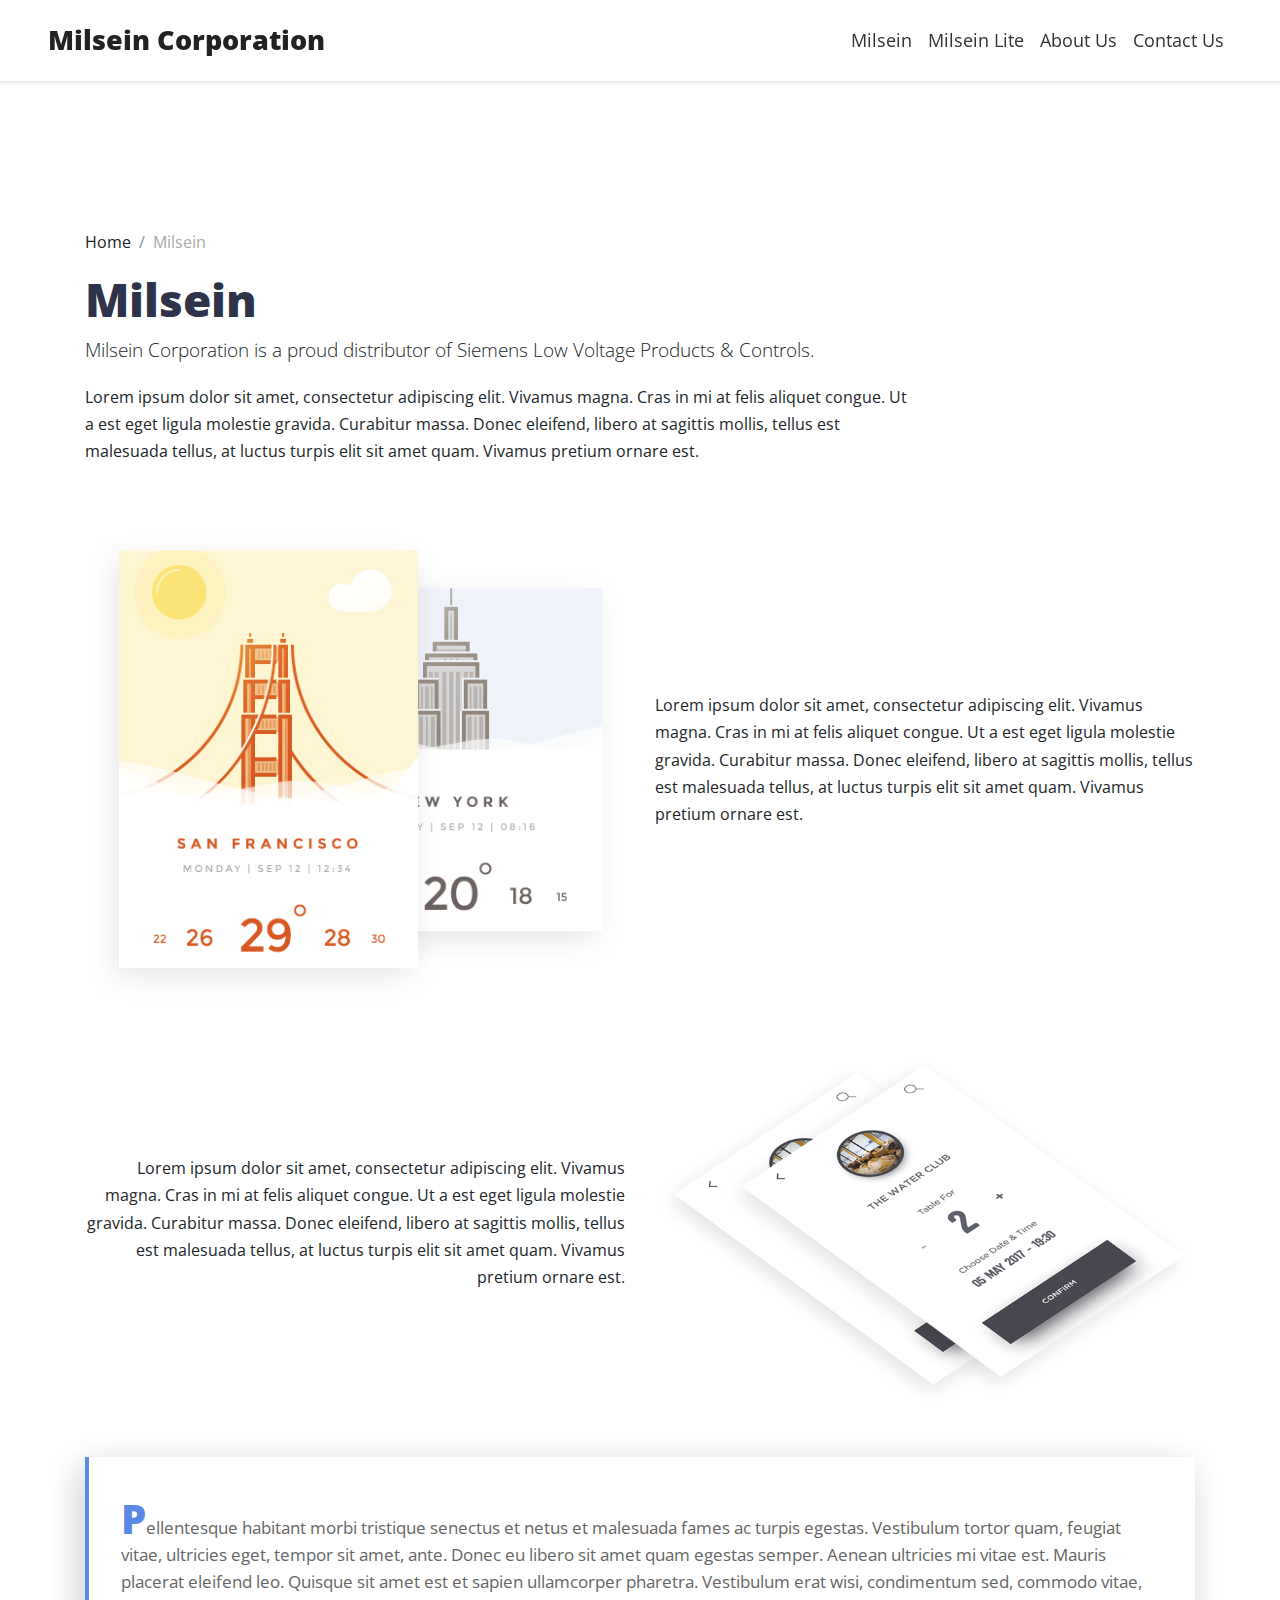
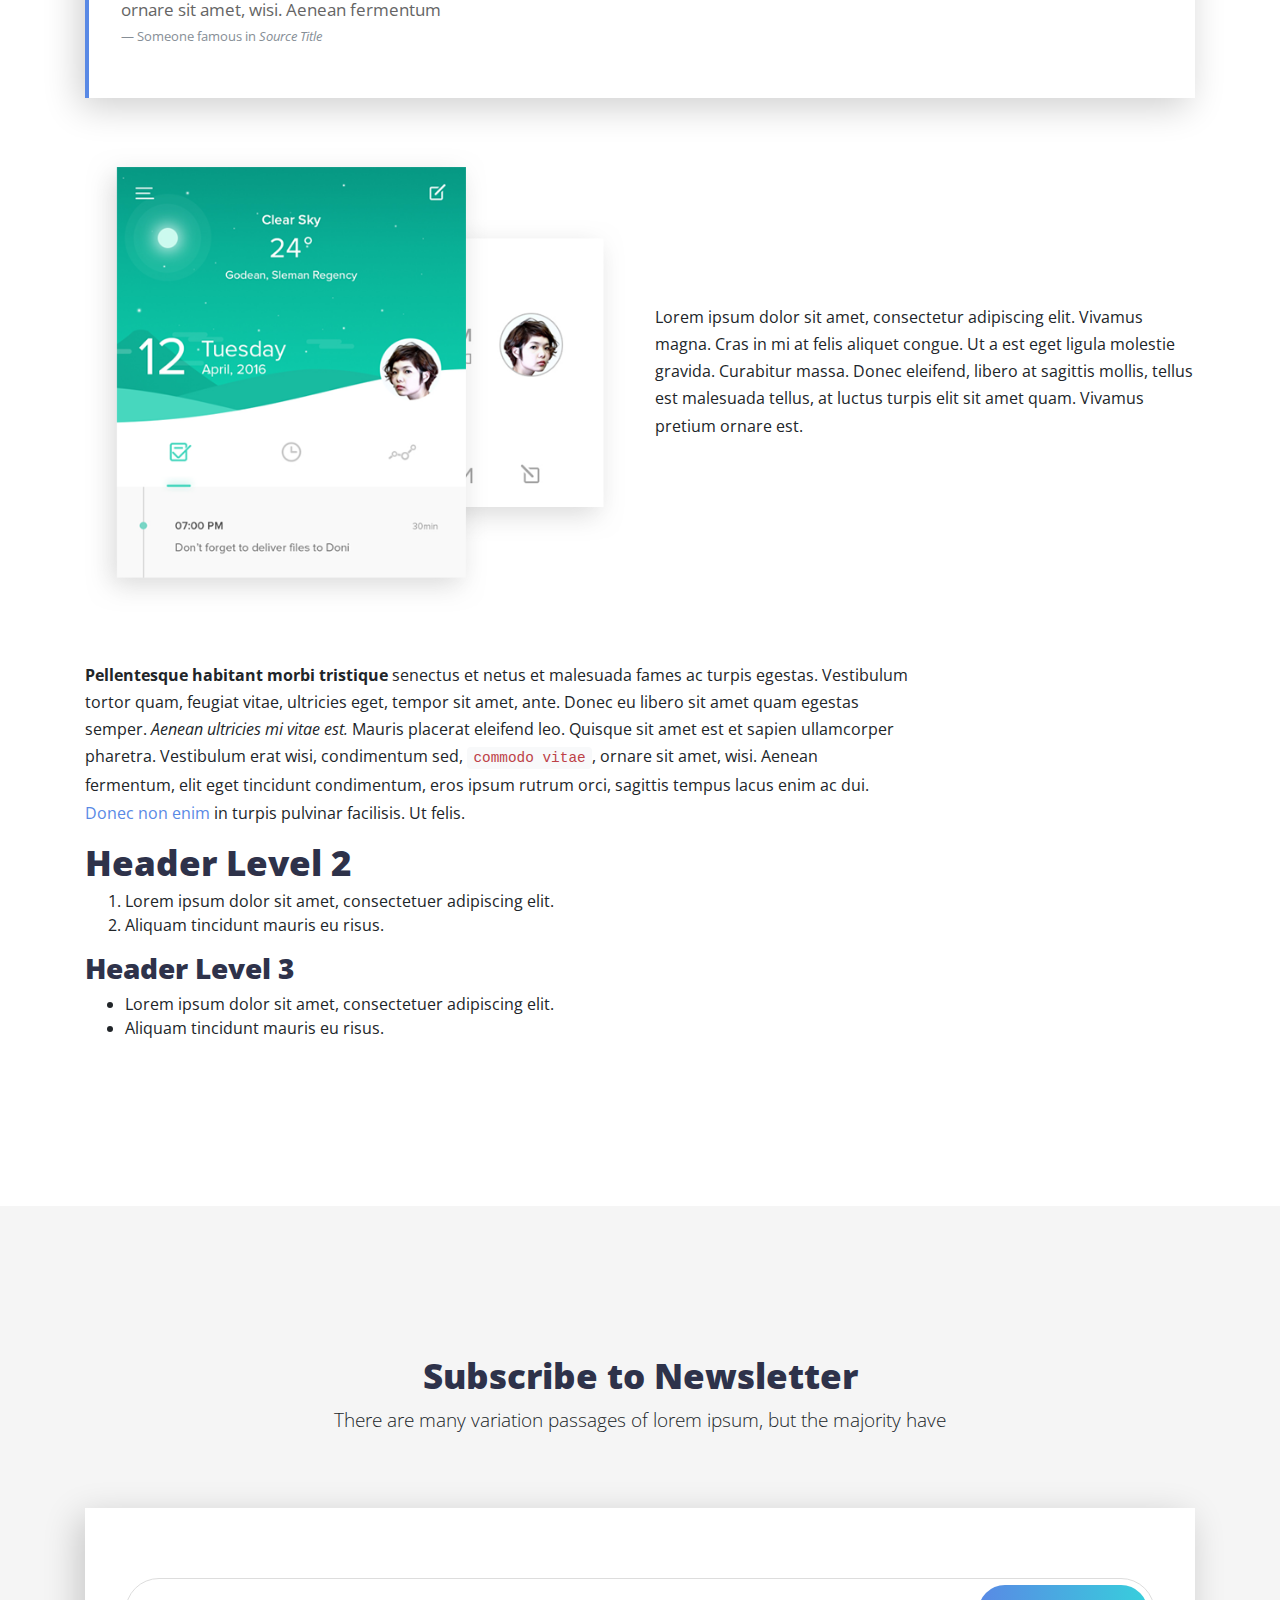
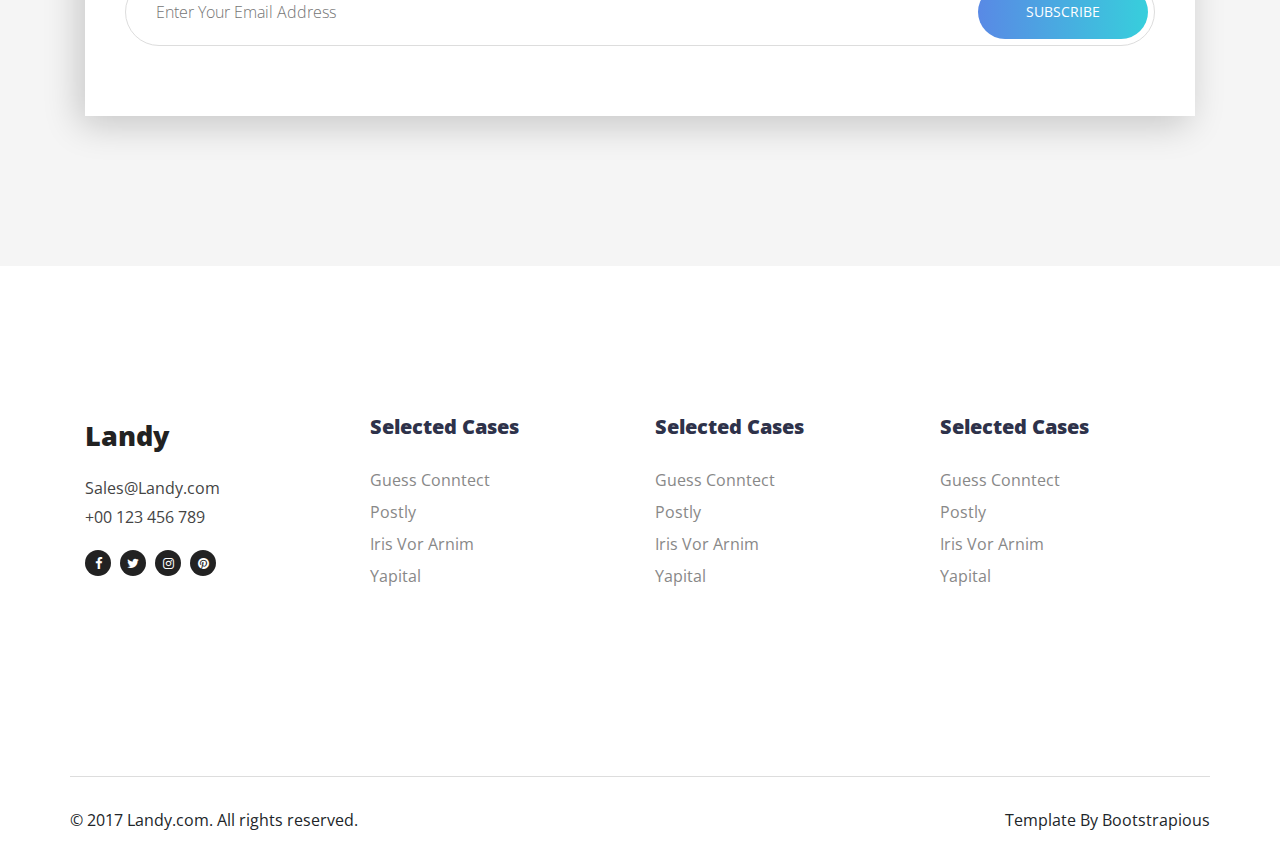
==== commit 1b125424: "added resources and new file" ====
--- a/milsein.html
+++ b/milsein.html
@@ -34,23 +34,26 @@
 <body>
     <!-- navbar-->
     <header class="header">
-        <nav class="navbar navbar-expand-lg fixed-top"><a href="index.html" class="navbar-brand">Landy</a>
+        <nav class="navbar navbar-expand-lg fixed-top"><a href="index.html" class="navbar-brand">Milsein Corporation</a>
             <button type="button" data-toggle="collapse" data-target="#navbarSupportedContent" aria-controls="navbarSupportedContent"
                 aria-expanded="false" aria-label="Toggle navigation" class="navbar-toggler navbar-toggler-right"><span></span><span></span><span></span></button>
             <div id="navbarSupportedContent" class="collapse navbar-collapse">
                 <ul class="navbar-nav ml-auto align-items-start align-items-lg-center">
-                    <li class="nav-item"><a href="index.html" class="nav-link link-scroll">Home </a></li>
-                    <li class="nav-item"><a href="text.html" class="nav-link active">Text Page</a></li>
+                    <li class="nav-item"><a href="milsein.html" class="nav-link link-scroll">Milsein</a></li>
+                    <li class="nav-item"><a href="milsein-lite.html" class="nav-link link-scroll">Milsein Lite</a></li>
+                    <li class="nav-item"><a href="#about-us" class="nav-link link-scroll">About Us</a></li>
+                    <li class="nav-item"><a href="#testimonials" class="nav-link link-scroll">Contact Us</a></li>
+                    <!-- <li class="nav-item"><a href="text.html" class="nav-link">Text Page</a></li> -->
                 </ul>
                 <div class="navbar-text">
-                    <!-- Button trigger modal--><a href="#" data-toggle="modal" data-target="#exampleModal" class="btn btn-primary navbar-btn btn-shadow btn-gradient">Sign
-                        Up</a>
+                    <!-- Button trigger modal-->
+                    <!-- <a href="#" data-toggle="modal" data-target="#exampleModal" class="btn btn-primary navbar-btn btn-shadow btn-gradient">Sign Up</a> -->
                 </div>
             </div>
         </nav>
     </header>
     <!-- Modal-->
-    <div id="exampleModal" tabindex="-1" role="dialog" aria-labelledby="exampleModalLabel" aria-hidden="true" class="modal fade">
+  <!--   <div id="exampleModal" tabindex="-1" role="dialog" aria-labelledby="exampleModalLabel" aria-hidden="true" class="modal fade">
         <div role="document" class="modal-dialog">
             <div class="modal-content">
                 <div class="modal-header">
@@ -78,18 +81,17 @@
                 </div>
             </div>
         </div>
-    </div>
+    </div> -->
     <section>
         <div class="container">
             <div class="row block">
                 <div class="col-lg-9">
                     <ul class="breadcrumb">
-                        <li class="breadcrumb-item"><a href="./">Home</a></li>
-                        <li class="breadcrumb-item">Text Page</li>
-                    </ul>
-                    <h1>Text Page</h1>
-                    <p class="lead">There are many variations of passages of Lorem Ipsum available, but the majority
-                        have suffered alteration in some form</p>
+                        <li class="breadcrumb-item"><a href="index.html">Home</a></li>
+                        <li class="breadcrumb-item">Milsein</li>
+                    </ul>
+                    <h1>Milsein</h1>
+                    <p class="lead">Milsein Corporation is a proud distributor of Siemens Low Voltage Products & Controls.</p>
                     <p>Lorem ipsum dolor sit amet, consectetur adipiscing elit. Vivamus magna. Cras in mi at felis
                         aliquet congue. Ut a est eget ligula molestie gravida. Curabitur massa. Donec eleifend, libero
                         at sagittis mollis, tellus est malesuada tellus, at luctus turpis elit sit amet quam. Vivamus
--- a/css/custom.css
+++ b/css/custom.css
@@ -1 +1 @@
-/* your styles go here */
+/* your styles go here */